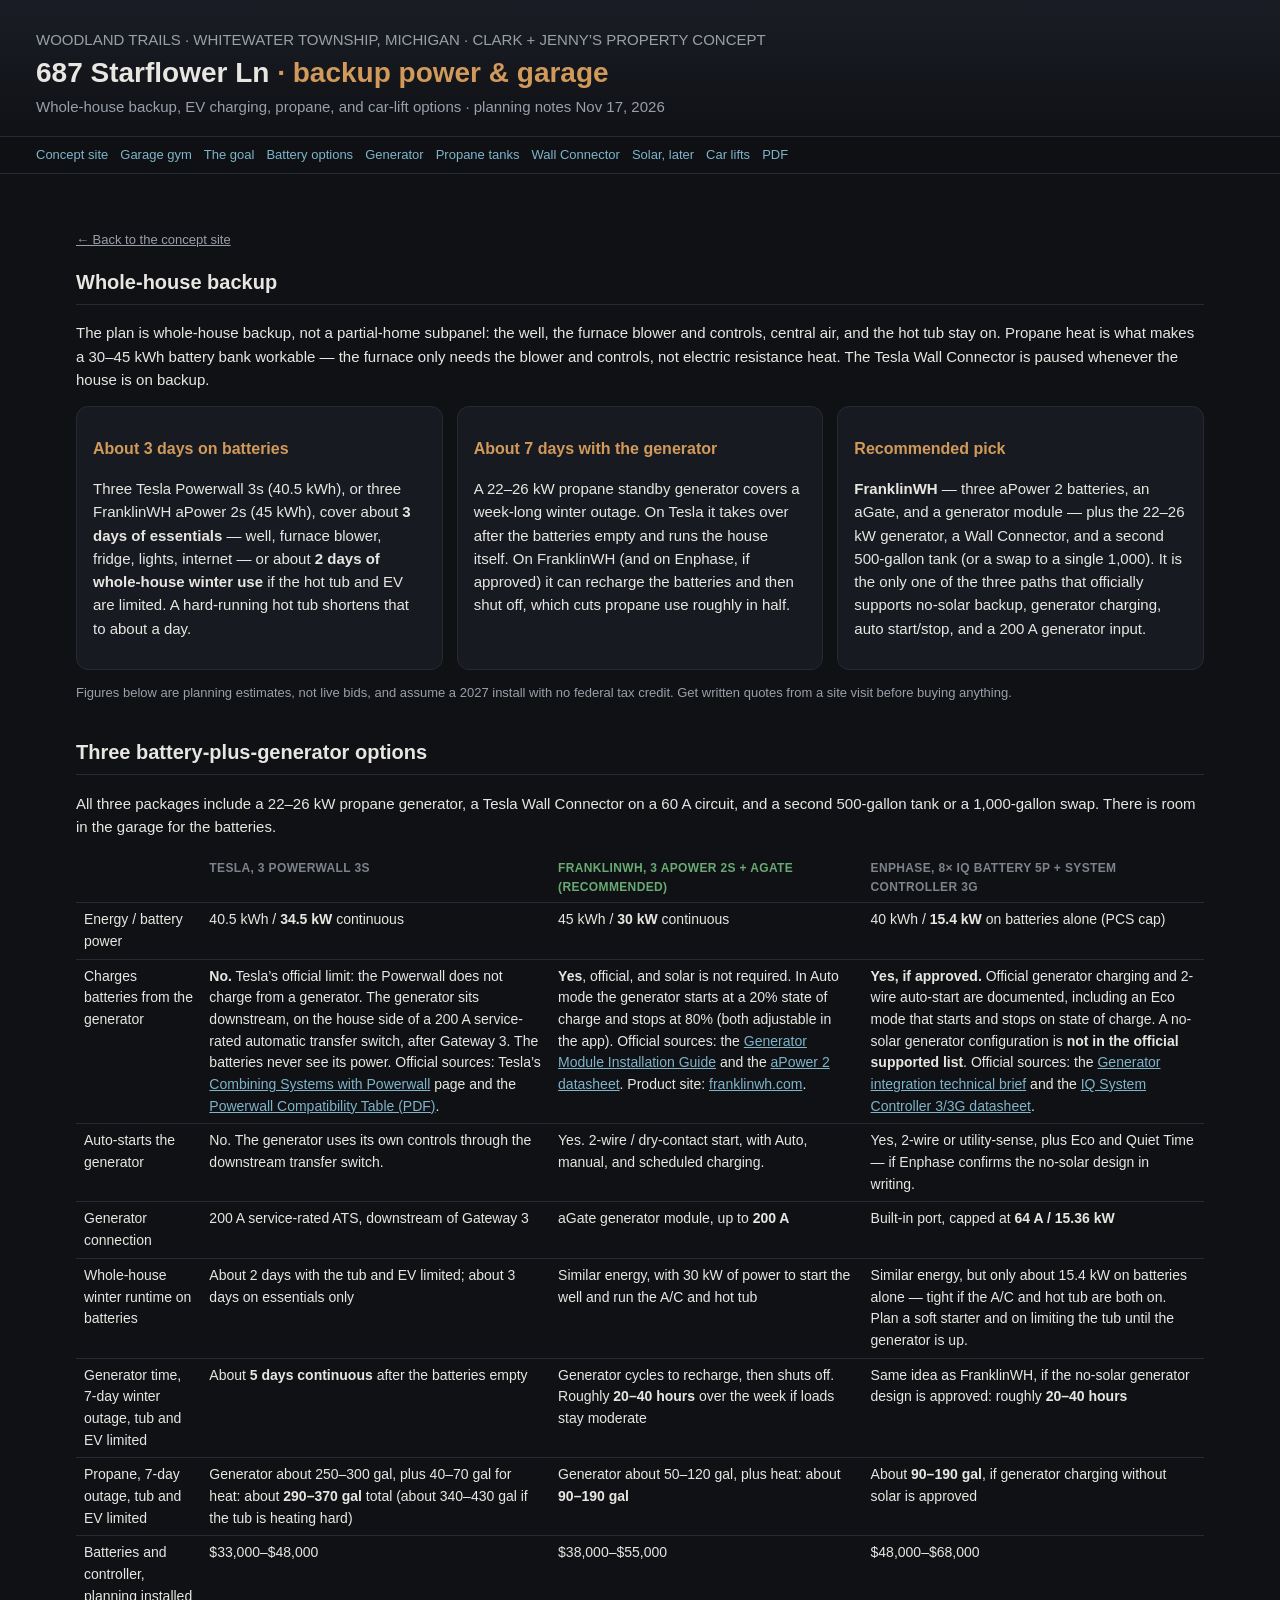
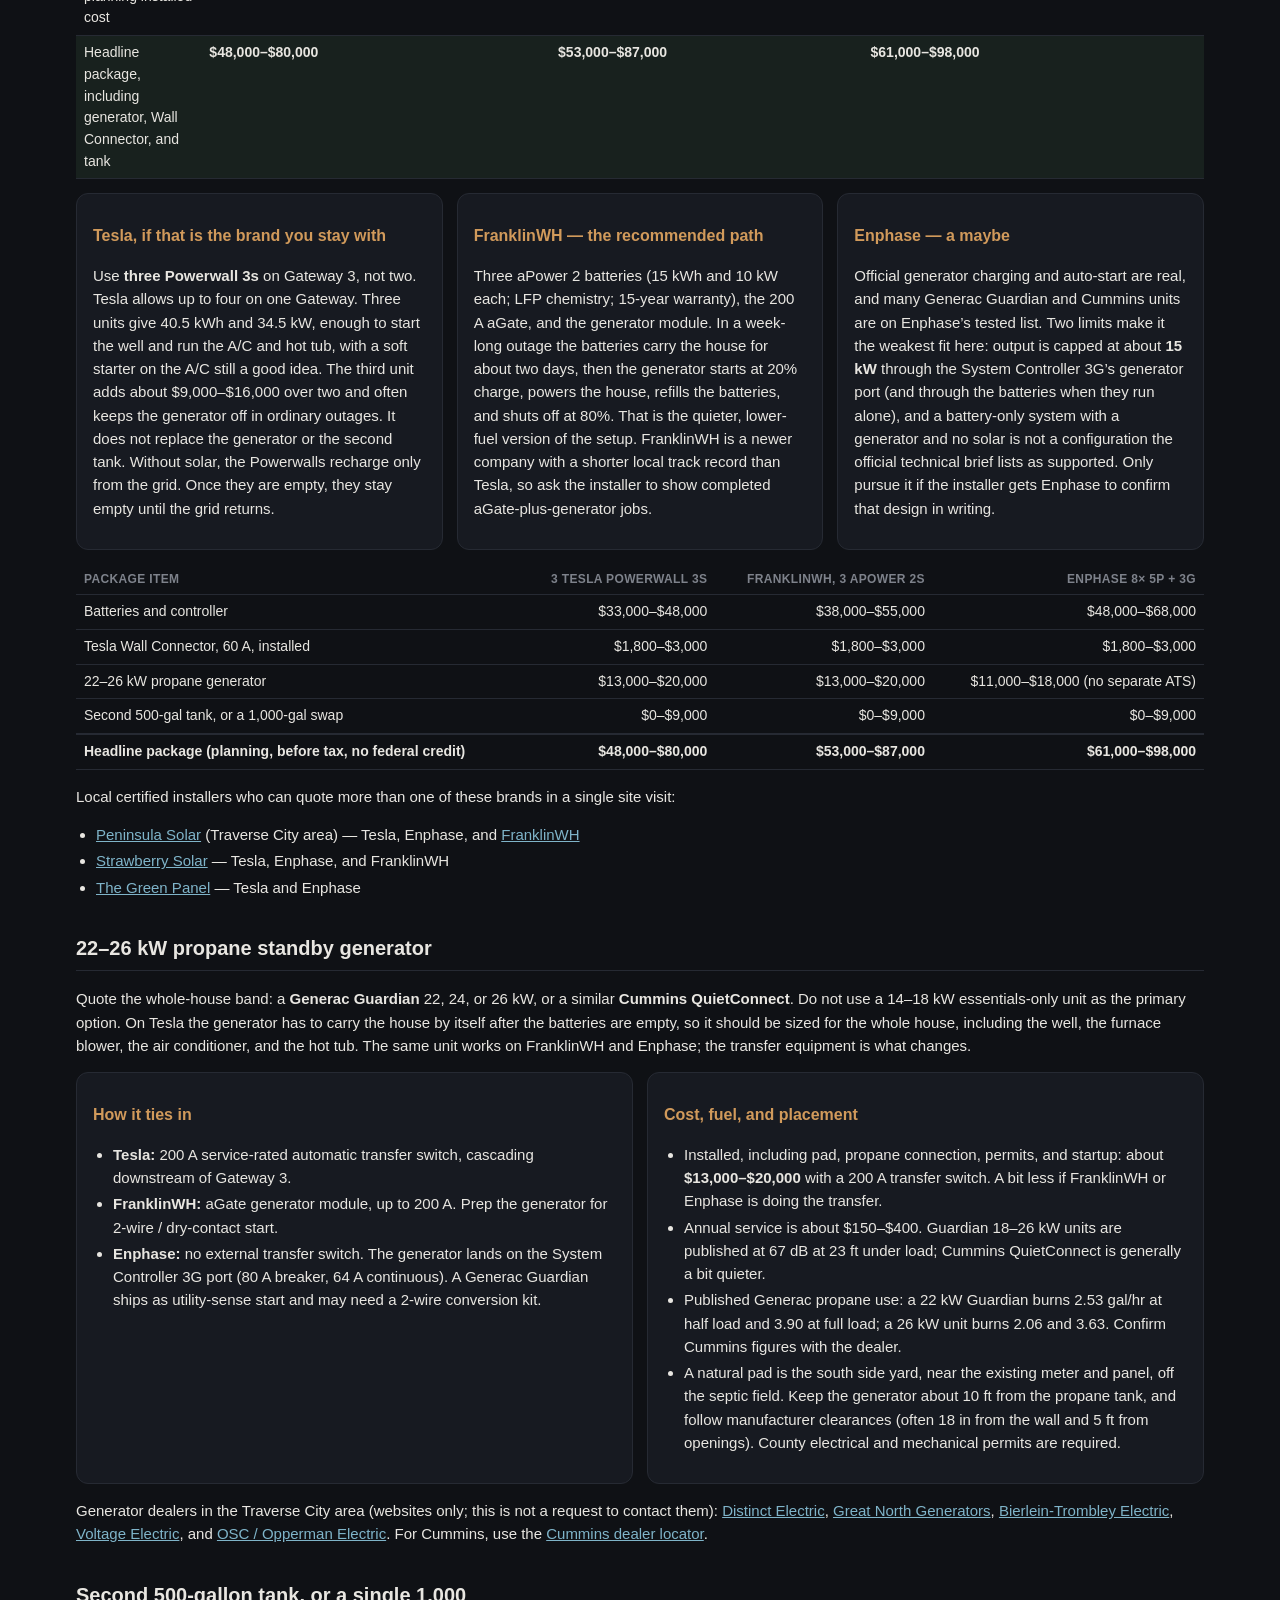
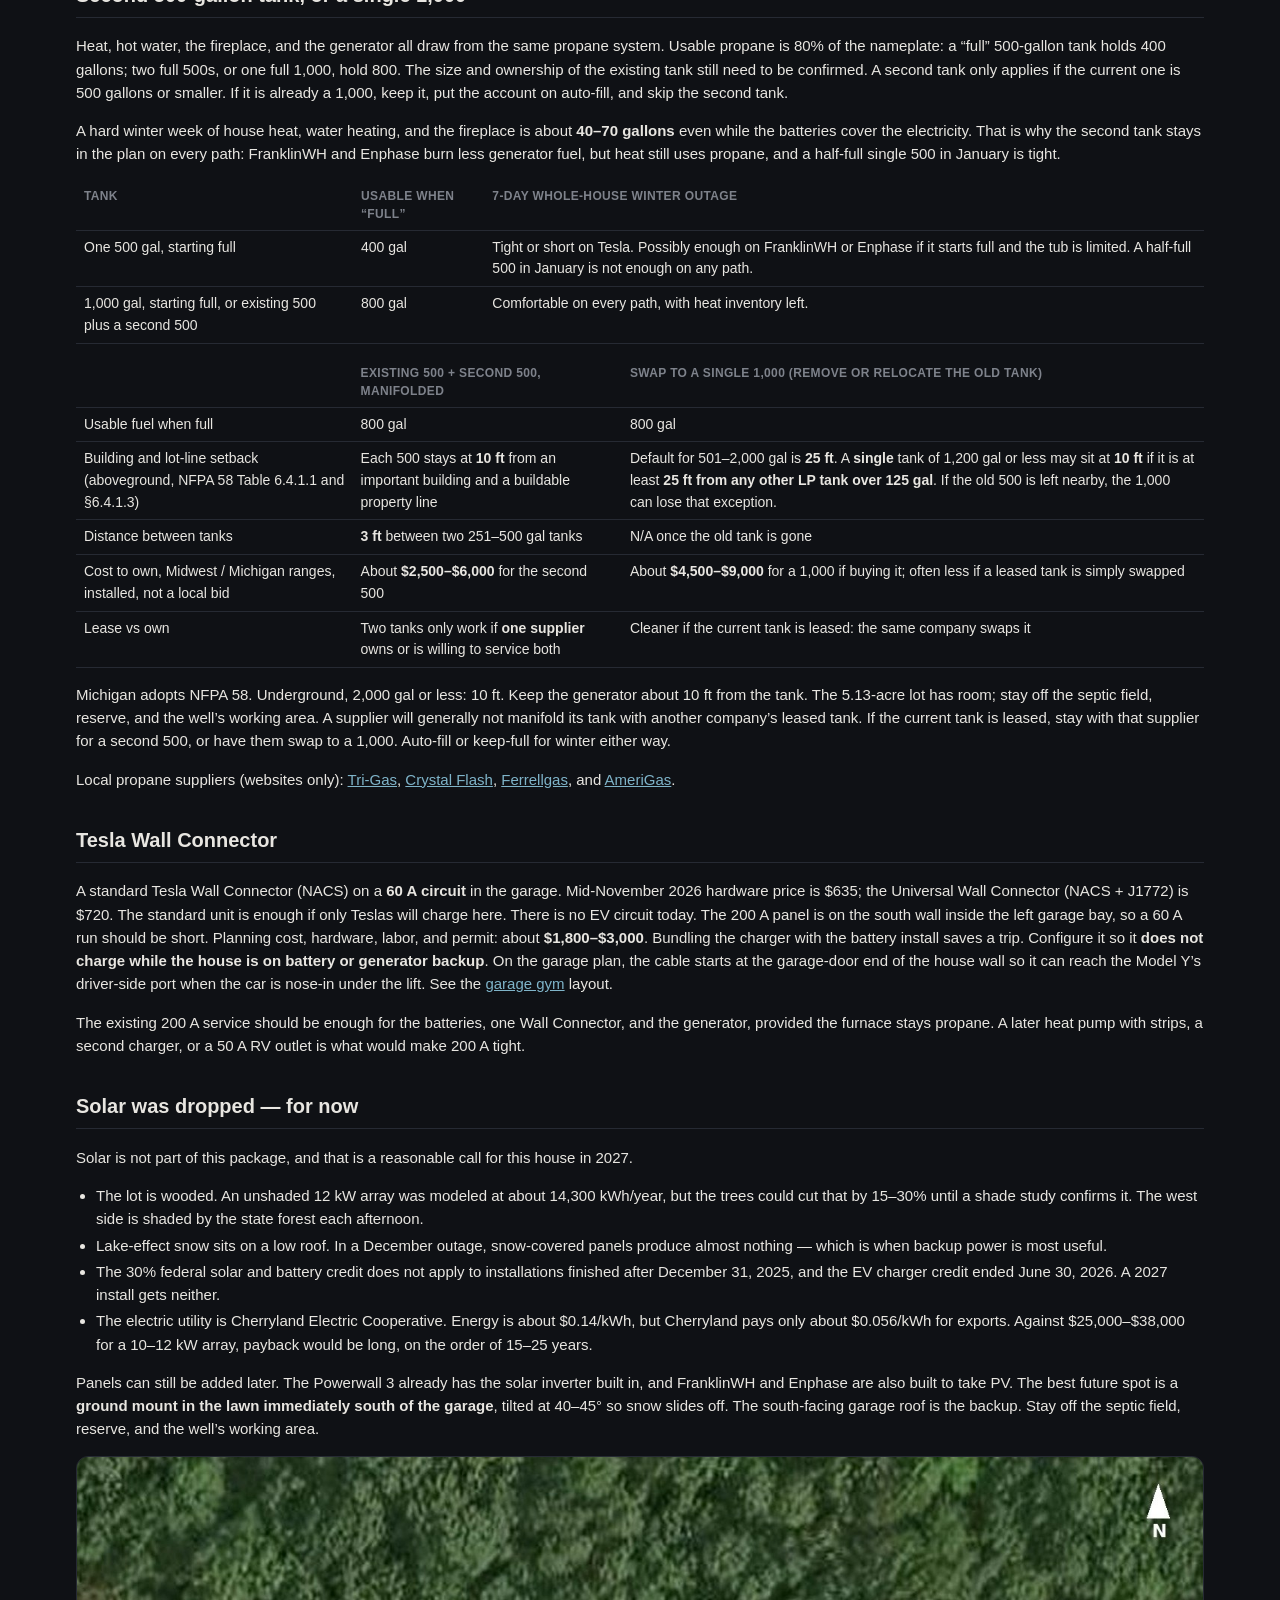
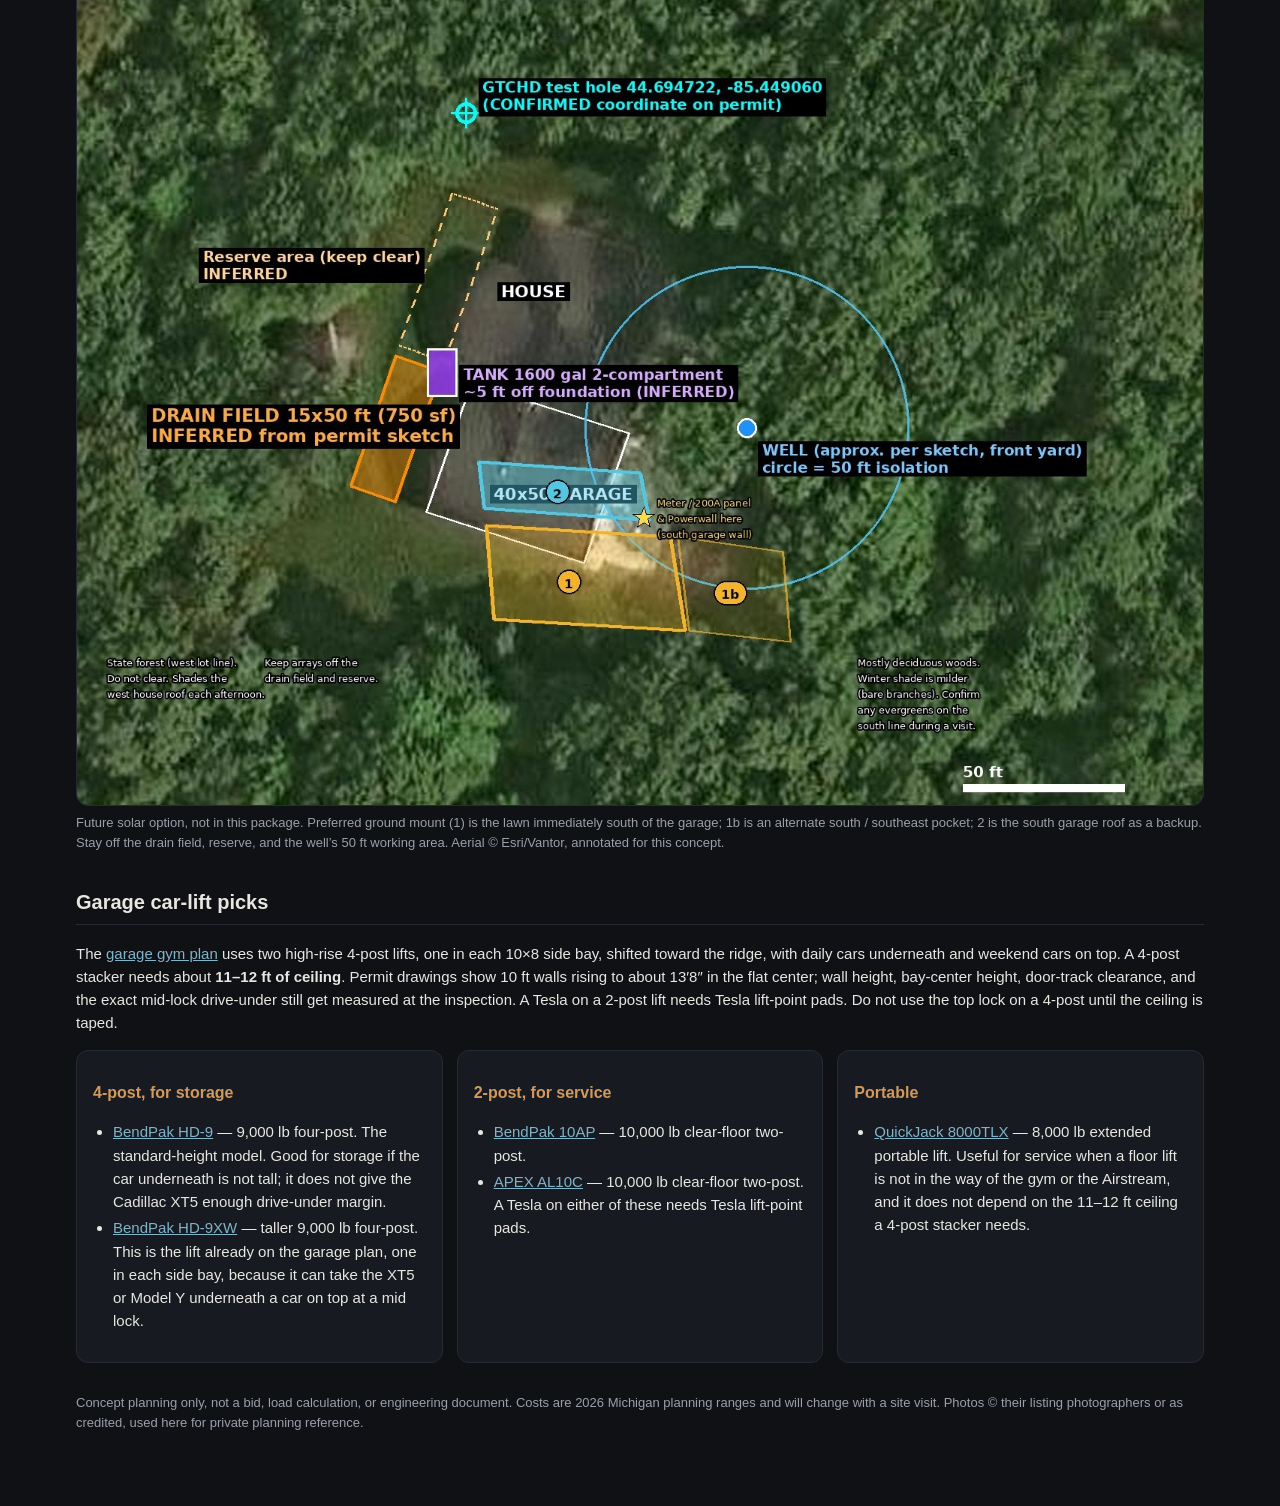
==== backup-power.html @ 874c063d "Update 687 Starflower concept site 2026-11-17 20:27 EST" ====
<!DOCTYPE html><html lang="en"><head><meta charset="utf-8"/><meta name="viewport" content="width=device-width,initial-scale=1"/>
<title>Backup power &amp; garage · 687 Starflower Ln</title><meta name="robots" content="noindex"><style>
:root{--bg:#0f1115;--panel:#171a21;--line:#262a33;--text:#e8e6e1;--muted:#9a9fa9;--accent:#d19a5b;--accent2:#7fb4c9;--ok:#7fd18a;--bad:#e08a8a}
*{box-sizing:border-box}body{margin:0;background:var(--bg);color:var(--text);font:15px/1.55 -apple-system,"Segoe UI",Inter,Roboto,sans-serif}
header{padding:28px 36px 18px;border-bottom:1px solid var(--line);background:linear-gradient(180deg,#1a1d25,#0f1115)}
h1{margin:0;font-size:28px}h1 span{color:var(--accent)}.sub{color:var(--muted)}
nav{position:sticky;top:0;z-index:3;background:rgba(15,17,21,.95);border-bottom:1px solid var(--line);padding:8px 36px;display:flex;flex-wrap:wrap;gap:12px;font-size:13px}
a{color:var(--accent2)}nav a{text-decoration:none}
main{max-width:1200px;margin:0 auto;padding:10px 36px 60px}
section{margin-top:34px}h2{font-size:20px;border-bottom:1px solid var(--line);padding-bottom:6px}h3{font-size:16px;margin-bottom:4px;color:var(--accent)}
.grid{display:grid;grid-template-columns:repeat(auto-fit,minmax(260px,1fr));gap:14px}
.card{background:var(--panel);border:1px solid var(--line);border-radius:12px;padding:14px 16px}
table{border-collapse:collapse;width:100%;font-size:14px}td,th{border-bottom:1px solid var(--line);padding:6px 8px;text-align:left;vertical-align:top}th{color:var(--muted);font-size:12px;text-transform:uppercase;letter-spacing:.05em}
.tag{display:inline-block;font-size:11px;padding:0 7px;border-radius:9px;border:1px solid;margin-left:4px;white-space:nowrap}
.S{color:var(--ok);border-color:var(--ok)}.I{color:#e0c36a;border-color:#e0c36a}.U{color:var(--bad);border-color:var(--bad)}.C{color:#b9a3e6;border-color:#b9a3e6}
.hero{display:grid;grid-template-columns:2fr 1fr;gap:14px;margin-top:18px}.hero img{width:100%;border-radius:12px;border:1px solid var(--line)}
.cta{display:inline-block;background:var(--accent);color:#1a1207;font-weight:700;padding:10px 16px;border-radius:10px;text-decoration:none;margin:6px 8px 0 0}
.gal{display:grid;grid-template-columns:repeat(auto-fill,minmax(170px,1fr));gap:8px}.gal figure{margin:0}.gal img{width:100%;aspect-ratio:3/2;object-fit:cover;border-radius:8px;border:1px solid var(--line)}
.gal figcaption{font-size:11.5px;color:var(--muted)}.gal a{text-decoration:none}
.key{grid-template-columns:repeat(auto-fill,minmax(260px,1fr))}
.warn{border-left:3px solid var(--accent);background:#1f1a12;padding:8px 12px;border-radius:6px}
ul{padding-left:20px}li{margin:3px 0}.muted{color:var(--muted);font-size:13px}
.pc{display:grid;grid-template-columns:1fr 1fr;gap:14px}@media(max-width:800px){.hero,.pc{grid-template-columns:1fr}}

.hero{grid-template-columns:1.5fr 1fr}.rendergrid{display:grid;grid-template-columns:repeat(auto-fit,minmax(350px,1fr));gap:18px}.rendergrid img{width:100%;border-radius:12px}figure{margin:0}figcaption{color:var(--muted);font-size:13px}iframe{width:100%;height:640px;border:1px solid var(--line);border-radius:12px} @media(max-width:700px){header,nav{padding:18px}main{padding:10px 18px}.hero{grid-template-columns:1fr}.rendergrid{grid-template-columns:1fr}}.fig2{display:grid;grid-template-columns:1fr 1fr;gap:14px}.fig2 img,.full img{width:100%;border-radius:12px;border:1px solid var(--line)}
.full{margin:12px 0}.pill{display:inline-block;background:#232733;border:1px solid var(--line);border-radius:999px;padding:2px 10px;margin:2px;font-size:12.5px}
.ok{color:var(--ok)}.tight{color:#e0c36a}.no{color:var(--bad)}
.gal-sec{margin:18px 0 8px;font-size:15px}
table.costs{width:100%;border-collapse:collapse;font-size:14px}table.costs th,table.costs td{border-bottom:1px solid var(--line);padding:6px 8px;text-align:left;vertical-align:top}table.costs th{font-size:12px;text-transform:uppercase;letter-spacing:.03em;opacity:.8}table.costs td.num,table.costs th.num{text-align:right;white-space:nowrap}
table.costs tfoot td{font-weight:700;border-top:2px solid var(--line)}
.ba{margin:0}
.ba-frame{position:relative;overflow:hidden;border-radius:12px;border:1px solid var(--line);user-select:none;touch-action:none;cursor:ew-resize;background:#111}
.ba-frame img{display:block;width:100%;height:auto;margin:0;border:0;border-radius:0;pointer-events:none;-webkit-user-drag:none}
.ba-after-wrap{position:absolute;left:0;top:0;bottom:0;width:100%;overflow:hidden}
.ba-handle{position:absolute;top:0;bottom:0;left:100%;width:2px;background:#fff;transform:translateX(-1px);pointer-events:none;box-shadow:0 0 0 1px rgba(0,0,0,.25)}
.ba-handle:after{content:"";position:absolute;top:50%;left:50%;width:28px;height:28px;margin:-14px 0 0 -14px;border-radius:50%;background:#fff;box-shadow:0 1px 6px rgba(0,0,0,.35);background-image:linear-gradient(#333,#333),linear-gradient(#333,#333);background-size:2px 10px,10px 2px;background-position:center;background-repeat:no-repeat}
.ba-range{position:absolute;left:0;right:0;bottom:0;width:100%;margin:0;opacity:0;height:44px;cursor:ew-resize}
.ba-hint{position:absolute;left:10px;bottom:10px;background:rgba(0,0,0,.55);color:#fff;font-size:11px;padding:3px 8px;border-radius:999px;pointer-events:none;letter-spacing:.02em}
@media(max-width:800px){.fig2{grid-template-columns:1fr}}
@media print{nav,iframe,.noprint,.ba-range,.ba-handle,.ba-hint{display:none!important}body{background:#fff;color:#111}header{background:#fff}.card{background:#fafafa;border-color:#ddd}a{color:#1d5f80}
 section{break-inside:auto}figure,img,.card,table{break-inside:avoid}h2{break-after:avoid}.gal{grid-template-columns:repeat(2,1fr)!important}.printonly{display:block!important}main{max-width:none}
 #sauna .grid,#sauna .fig2,#garage .fig2,#office .fig2{grid-template-columns:1fr!important}
 .ba-after-wrap{width:100%!important}}
.printonly{display:none}
@media print{
  header{padding:10px 20px !important;margin:0 !important;break-after:avoid;page-break-after:avoid}
  header h1{font-size:22px;margin:4px 0}
  .hero{break-inside:avoid;page-break-before:avoid;margin-top:8px}
  .cta{display:none !important}
}
@media print{
  nav{position:static !important;display:none !important}
  .hero{display:grid !important;grid-template-columns:1.4fr 1fr !important;gap:12px !important;break-inside:auto;page-break-before:avoid;margin-top:8px}
  .hero img{max-height:3.4in;object-fit:cover;width:100%}
}

/* Full-screen before/after gallery */
.ba{position:relative}
.ba-expand{position:absolute;top:10px;right:10px;z-index:4;border:0;border-radius:999px;background:rgba(0,0,0,.55);color:#fff;font-size:14px;padding:6px 10px;cursor:pointer;line-height:1}
.ba-expand:hover,.ba-expand:focus{background:rgba(0,0,0,.8)}
.ba-frame{cursor:ew-resize}
.lb{position:fixed;inset:0;z-index:8000;background:rgba(8,10,14,.94);display:flex;flex-direction:column;align-items:center;justify-content:center;padding:56px 56px 72px;touch-action:none}
.lb[hidden]{display:none!important}
.lb-stage{position:relative;width:min(1400px,100%);max-height:100%;display:flex;align-items:center;justify-content:center}
.lb-stage .ba-frame{width:100%;max-height:calc(100vh - 140px);border-radius:8px;background:#111}
.lb-stage .ba-frame img{width:100%;height:auto;max-height:calc(100vh - 140px);object-fit:contain}
.lb-stage .ba-after{max-height:calc(100vh - 140px);object-fit:contain}
.lb-bar{position:absolute;left:0;right:0;bottom:0;display:flex;align-items:center;justify-content:space-between;gap:16px;padding:14px 20px;color:#fff;font-size:15px;background:linear-gradient(transparent,rgba(0,0,0,.65))}
.lb-count{opacity:.85;white-space:nowrap}
.lb-cap{min-width:0}
.lb-x,.lb-prev,.lb-next{position:absolute;border:0;background:rgba(255,255,255,.12);color:#fff;cursor:pointer;border-radius:999px;z-index:2}
.lb-x{top:12px;right:12px;width:44px;height:44px;font-size:28px;line-height:44px}
.lb-prev,.lb-next{top:50%;transform:translateY(-50%);width:48px;height:48px;font-size:32px;line-height:48px}
.lb-prev{left:10px}
.lb-next{right:10px}
.lb-x:hover,.lb-prev:hover,.lb-next:hover,.lb-x:focus,.lb-prev:focus,.lb-next:focus{background:rgba(255,255,255,.28)}
body.lb-on{overflow:hidden}
@media(max-width:700px){
  .lb{padding:48px 8px 64px}
  .lb-prev,.lb-next{width:40px;height:40px;font-size:26px}
}

@media print{
  .lb,.ba-expand,.ba-before,.listing-only,.ba-range,.ba-handle,.ba-hint{display:none!important}
  .ba-after-wrap{position:static!important;width:100%!important;height:auto!important;overflow:visible!important;inset:auto!important}
  .ba-after{width:100%!important;height:auto!important;max-height:none!important}
  .ba-frame{border:0!important;overflow:visible!important;background:transparent!important}
}

.table-wrap{overflow-x:auto;margin:14px 0}
table.costs.wide{min-width:720px}
tr.rec td{background:rgba(127,209,138,.08)}
.note{border-left:3px solid var(--accent);background:#1f1a12;padding:8px 12px;border-radius:6px;margin:12px 0}
</style></head><body>
<header><div class="sub">WOODLAND TRAILS · WHITEWATER TOWNSHIP, MICHIGAN · CLARK + JENNY’S PROPERTY CONCEPT</div>
<h1>687 Starflower Ln <span>· backup power &amp; garage</span></h1>
<div class="sub">Whole-house backup, EV charging, propane, and car-lift options · planning notes Nov 17, 2026</div></header>
<nav><a href="index.html">Concept site</a><a href="index.html#garage">Garage gym</a><a href="#goal">The goal</a><a href="#compare">Battery options</a><a href="#generator">Generator</a><a href="#propane">Propane tanks</a><a href="#charger">Wall Connector</a><a href="#solar">Solar, later</a><a href="#lifts">Car lifts</a><a href="687-Starflower-Concept.pdf">PDF</a></nav>
<main>
<section id="goal">
<p><a class="back" href="index.html" style="display:inline-block;margin:12px 8px 0 0;font-size:13px;color:var(--muted)">← Back to the concept site</a></p>
<h2>Whole-house backup</h2>
<p>The plan is whole-house backup, not a partial-home subpanel: the well, the furnace blower and controls, central air, and the hot tub stay on. Propane heat is what makes a 30–45 kWh battery bank workable — the furnace only needs the blower and controls, not electric resistance heat. The Tesla Wall Connector is paused whenever the house is on backup.</p>
<div class="grid">
<div class="card"><h3>About 3 days on batteries</h3><p>Three Tesla Powerwall 3s (40.5 kWh), or three FranklinWH aPower 2s (45 kWh), cover about <b>3 days of essentials</b> — well, furnace blower, fridge, lights, internet — or about <b>2 days of whole-house winter use</b> if the hot tub and EV are limited. A hard-running hot tub shortens that to about a day.</p></div>
<div class="card"><h3>About 7 days with the generator</h3><p>A 22–26 kW propane standby generator covers a week-long winter outage. On Tesla it takes over after the batteries empty and runs the house itself. On FranklinWH (and on Enphase, if approved) it can recharge the batteries and then shut off, which cuts propane use roughly in half.</p></div>
<div class="card"><h3>Recommended pick</h3><p><b>FranklinWH</b> — three aPower 2 batteries, an aGate, and a generator module — plus the 22–26 kW generator, a Wall Connector, and a second 500-gallon tank (or a swap to a single 1,000). It is the only one of the three paths that officially supports no-solar backup, generator charging, auto start/stop, and a 200 A generator input.</p></div>
</div>
<p class="muted">Figures below are planning estimates, not live bids, and assume a 2027 install with no federal tax credit. Get written quotes from a site visit before buying anything.</p>
</section>

<section id="compare">
<h2>Three battery-plus-generator options</h2>
<p>All three packages include a 22–26 kW propane generator, a Tesla Wall Connector on a 60 A circuit, and a second 500-gallon tank or a 1,000-gallon swap. There is room in the garage for the batteries.</p>
<div class="table-wrap">
<table class="costs wide">
<thead>
<tr><th></th><th>Tesla, 3 Powerwall 3s</th><th class="ok">FranklinWH, 3 aPower 2s + aGate (recommended)</th><th>Enphase, 8× IQ Battery 5P + System Controller 3G</th></tr>
</thead>
<tbody>
<tr><td>Energy / battery power</td><td>40.5 kWh / <b>34.5 kW</b> continuous</td><td>45 kWh / <b>30 kW</b> continuous</td><td>40 kWh / <b>15.4 kW</b> on batteries alone (PCS cap)</td></tr>
<tr><td>Charges batteries from the generator</td><td><b>No.</b> Tesla’s official limit: the Powerwall does not charge from a generator. The generator sits downstream, on the house side of a 200 A service-rated automatic transfer switch, after Gateway 3. The batteries never see its power. Official sources: Tesla’s <a href="https://www.tesla.com/support/energy/powerwall/learn/combining-systems">Combining Systems with Powerwall</a> page and the <a href="https://energylibrary.tesla.com/docs/Public/EnergyStorage/Powerwall/General/Compatibility/en-us/Powerwall-Compatibility-Table-EN.pdf">Powerwall Compatibility Table (PDF)</a>.</td><td><b>Yes</b>, official, and solar is not required. In Auto mode the generator starts at a 20% state of charge and stops at 80% (both adjustable in the app). Official sources: the <a href="https://www.franklinwh.com/document/download/generator-module-installation-guide-sku-accy-genv2-us">Generator Module Installation Guide</a> and the <a href="https://www.franklinwh.com/document/apower-2-datasheet">aPower 2 datasheet</a>. Product site: <a href="https://www.franklinwh.com/">franklinwh.com</a>.</td><td><b>Yes, if approved.</b> Official generator charging and 2-wire auto-start are documented, including an Eco mode that starts and stops on state of charge. A no-solar generator configuration is <b>not in the official supported list</b>. Official sources: the <a href="https://enphase.com/download/generator-integration-enphase-energy-system-tech-brief">Generator integration technical brief</a> and the <a href="https://enphase.com/download/iq-system-controller-3-data-sheet">IQ System Controller 3/3G datasheet</a>.</td></tr>
<tr><td>Auto-starts the generator</td><td>No. The generator uses its own controls through the downstream transfer switch.</td><td>Yes. 2-wire / dry-contact start, with Auto, manual, and scheduled charging.</td><td>Yes, 2-wire or utility-sense, plus Eco and Quiet Time — if Enphase confirms the no-solar design in writing.</td></tr>
<tr><td>Generator connection</td><td>200 A service-rated ATS, downstream of Gateway 3</td><td>aGate generator module, up to <b>200 A</b></td><td>Built-in port, capped at <b>64 A / 15.36 kW</b></td></tr>
<tr><td>Whole-house winter runtime on batteries</td><td>About 2 days with the tub and EV limited; about 3 days on essentials only</td><td>Similar energy, with 30 kW of power to start the well and run the A/C and hot tub</td><td>Similar energy, but only about 15.4 kW on batteries alone — tight if the A/C and hot tub are both on. Plan a soft starter and on limiting the tub until the generator is up.</td></tr>
<tr><td>Generator time, 7-day winter outage, tub and EV limited</td><td>About <b>5 days continuous</b> after the batteries empty</td><td>Generator cycles to recharge, then shuts off. Roughly <b>20–40 hours</b> over the week if loads stay moderate</td><td>Same idea as FranklinWH, if the no-solar generator design is approved: roughly <b>20–40 hours</b></td></tr>
<tr><td>Propane, 7-day outage, tub and EV limited</td><td>Generator about 250–300 gal, plus 40–70 gal for heat: about <b>290–370 gal</b> total (about 340–430 gal if the tub is heating hard)</td><td>Generator about 50–120 gal, plus heat: about <b>90–190 gal</b></td><td>About <b>90–190 gal</b>, if generator charging without solar is approved</td></tr>
<tr><td>Batteries and controller, planning installed cost</td><td>$33,000–$48,000</td><td>$38,000–$55,000</td><td>$48,000–$68,000</td></tr>
<tr class="rec"><td>Headline package, including generator, Wall Connector, and tank</td><td><b>$48,000–$80,000</b></td><td><b>$53,000–$87,000</b></td><td><b>$61,000–$98,000</b></td></tr>
</tbody>
</table>
</div>

<div class="grid">
<div class="card"><h3>Tesla, if that is the brand you stay with</h3>
<p>Use <b>three Powerwall 3s</b> on Gateway 3, not two. Tesla allows up to four on one Gateway. Three units give 40.5 kWh and 34.5 kW, enough to start the well and run the A/C and hot tub, with a soft starter on the A/C still a good idea. The third unit adds about $9,000–$16,000 over two and often keeps the generator off in ordinary outages. It does not replace the generator or the second tank. Without solar, the Powerwalls recharge only from the grid. Once they are empty, they stay empty until the grid returns.</p></div>
<div class="card"><h3>FranklinWH — the recommended path</h3>
<p>Three aPower 2 batteries (15 kWh and 10 kW each; LFP chemistry; 15-year warranty), the 200 A aGate, and the generator module. In a week-long outage the batteries carry the house for about two days, then the generator starts at 20% charge, powers the house, refills the batteries, and shuts off at 80%. That is the quieter, lower-fuel version of the setup. FranklinWH is a newer company with a shorter local track record than Tesla, so ask the installer to show completed aGate-plus-generator jobs.</p></div>
<div class="card"><h3>Enphase — a maybe</h3>
<p>Official generator charging and auto-start are real, and many Generac Guardian and Cummins units are on Enphase’s tested list. Two limits make it the weakest fit here: output is capped at about <b>15 kW</b> through the System Controller 3G’s generator port (and through the batteries when they run alone), and a battery-only system with a generator and no solar is not a configuration the official technical brief lists as supported. Only pursue it if the installer gets Enphase to confirm that design in writing.</p></div>
</div>

<div class="table-wrap">
<table class="costs wide">
<thead><tr><th>Package item</th><th class="num">3 Tesla Powerwall 3s</th><th class="num">FranklinWH, 3 aPower 2s</th><th class="num">Enphase 8× 5P + 3G</th></tr></thead>
<tbody>
<tr><td>Batteries and controller</td><td class="num">$33,000–$48,000</td><td class="num">$38,000–$55,000</td><td class="num">$48,000–$68,000</td></tr>
<tr><td>Tesla Wall Connector, 60 A, installed</td><td class="num">$1,800–$3,000</td><td class="num">$1,800–$3,000</td><td class="num">$1,800–$3,000</td></tr>
<tr><td>22–26 kW propane generator</td><td class="num">$13,000–$20,000</td><td class="num">$13,000–$20,000</td><td class="num">$11,000–$18,000 (no separate ATS)</td></tr>
<tr><td>Second 500-gal tank, or a 1,000-gal swap</td><td class="num">$0–$9,000</td><td class="num">$0–$9,000</td><td class="num">$0–$9,000</td></tr>
</tbody>
<tfoot><tr><td>Headline package (planning, before tax, no federal credit)</td><td class="num">$48,000–$80,000</td><td class="num">$53,000–$87,000</td><td class="num">$61,000–$98,000</td></tr></tfoot>
</table>
</div>

<p>Local certified installers who can quote more than one of these brands in a single site visit:</p>
<ul>
<li><a href="https://peninsula-solar.com/">Peninsula Solar</a> (Traverse City area) — Tesla, Enphase, and <a href="https://peninsula-solar.com/franklinwh/">FranklinWH</a></li>
<li><a href="https://www.strawberrysolar.com/services/franklinwh-installation/">Strawberry Solar</a> — Tesla, Enphase, and FranklinWH</li>
<li><a href="https://www.thegreenpanel.com/">The Green Panel</a> — Tesla and Enphase</li>
</ul>
</section>

<section id="generator">
<h2>22–26 kW propane standby generator</h2>
<p>Quote the whole-house band: a <b>Generac Guardian</b> 22, 24, or 26 kW, or a similar <b>Cummins QuietConnect</b>. Do not use a 14–18 kW essentials-only unit as the primary option. On Tesla the generator has to carry the house by itself after the batteries are empty, so it should be sized for the whole house, including the well, the furnace blower, the air conditioner, and the hot tub. The same unit works on FranklinWH and Enphase; the transfer equipment is what changes.</p>
<div class="grid">
<div class="card"><h3>How it ties in</h3>
<ul>
<li><b>Tesla:</b> 200 A service-rated automatic transfer switch, cascading downstream of Gateway 3.</li>
<li><b>FranklinWH:</b> aGate generator module, up to 200 A. Prep the generator for 2-wire / dry-contact start.</li>
<li><b>Enphase:</b> no external transfer switch. The generator lands on the System Controller 3G port (80 A breaker, 64 A continuous). A Generac Guardian ships as utility-sense start and may need a 2-wire conversion kit.</li>
</ul></div>
<div class="card"><h3>Cost, fuel, and placement</h3>
<ul>
<li>Installed, including pad, propane connection, permits, and startup: about <b>$13,000–$20,000</b> with a 200 A transfer switch. A bit less if FranklinWH or Enphase is doing the transfer.</li>
<li>Annual service is about $150–$400. Guardian 18–26 kW units are published at 67 dB at 23 ft under load; Cummins QuietConnect is generally a bit quieter.</li>
<li>Published Generac propane use: a 22 kW Guardian burns 2.53 gal/hr at half load and 3.90 at full load; a 26 kW unit burns 2.06 and 3.63. Confirm Cummins figures with the dealer.</li>
<li>A natural pad is the south side yard, near the existing meter and panel, off the septic field. Keep the generator about 10 ft from the propane tank, and follow manufacturer clearances (often 18 in from the wall and 5 ft from openings). County electrical and mechanical permits are required.</li>
</ul></div>
</div>
<p>Generator dealers in the Traverse City area (websites only; this is not a request to contact them): <a href="https://distinctelectrictc.com/generators/">Distinct Electric</a>, <a href="https://www.greatnorthgenerators.com/generators">Great North Generators</a>, <a href="https://bteelectric.com/generators/">Bierlein-Trombley Electric</a>, <a href="https://www.voltageelectriccompany.com/">Voltage Electric</a>, and <a href="https://www.oscelectric.com/generators">OSC / Opperman Electric</a>. For Cummins, use the <a href="https://www.cummins.com/en-na/na/generators/home-standby/find-a-dealer">Cummins dealer locator</a>.</p>
</section>

<section id="propane">
<h2>Second 500-gallon tank, or a single 1,000</h2>
<p>Heat, hot water, the fireplace, and the generator all draw from the same propane system. Usable propane is 80% of the nameplate: a “full” 500-gallon tank holds 400 gallons; two full 500s, or one full 1,000, hold 800. The size and ownership of the existing tank still need to be confirmed. A second tank only applies if the current one is 500 gallons or smaller. If it is already a 1,000, keep it, put the account on auto-fill, and skip the second tank.</p>
<p>A hard winter week of house heat, water heating, and the fireplace is about <b>40–70 gallons</b> even while the batteries cover the electricity. That is why the second tank stays in the plan on every path: FranklinWH and Enphase burn less generator fuel, but heat still uses propane, and a half-full single 500 in January is tight.</p>
<div class="table-wrap">
<table class="costs">
<thead><tr><th>Tank</th><th>Usable when “full”</th><th>7-day whole-house winter outage</th></tr></thead>
<tbody>
<tr><td>One 500 gal, starting full</td><td>400 gal</td><td>Tight or short on Tesla. Possibly enough on FranklinWH or Enphase if it starts full and the tub is limited. A half-full 500 in January is not enough on any path.</td></tr>
<tr><td>1,000 gal, starting full, or existing 500 plus a second 500</td><td>800 gal</td><td>Comfortable on every path, with heat inventory left.</td></tr>
</tbody>
</table>
</div>
<div class="table-wrap">
<table class="costs wide">
<thead><tr><th></th><th>Existing 500 + second 500, manifolded</th><th>Swap to a single 1,000 (remove or relocate the old tank)</th></tr></thead>
<tbody>
<tr><td>Usable fuel when full</td><td>800 gal</td><td>800 gal</td></tr>
<tr><td>Building and lot-line setback (aboveground, NFPA 58 Table 6.4.1.1 and §6.4.1.3)</td><td>Each 500 stays at <b>10 ft</b> from an important building and a buildable property line</td><td>Default for 501–2,000 gal is <b>25 ft</b>. A <b>single</b> tank of 1,200 gal or less may sit at <b>10 ft</b> if it is at least <b>25 ft from any other LP tank over 125 gal</b>. If the old 500 is left nearby, the 1,000 can lose that exception.</td></tr>
<tr><td>Distance between tanks</td><td><b>3 ft</b> between two 251–500 gal tanks</td><td>N/A once the old tank is gone</td></tr>
<tr><td>Cost to own, Midwest / Michigan ranges, installed, not a local bid</td><td>About <b>$2,500–$6,000</b> for the second 500</td><td>About <b>$4,500–$9,000</b> for a 1,000 if buying it; often less if a leased tank is simply swapped</td></tr>
<tr><td>Lease vs own</td><td>Two tanks only work if <b>one supplier</b> owns or is willing to service both</td><td>Cleaner if the current tank is leased: the same company swaps it</td></tr>
</tbody>
</table>
</div>
<p>Michigan adopts NFPA 58. Underground, 2,000 gal or less: 10 ft. Keep the generator about 10 ft from the tank. The 5.13-acre lot has room; stay off the septic field, reserve, and the well’s working area. A supplier will generally not manifold its tank with another company’s leased tank. If the current tank is leased, stay with that supplier for a second 500, or have them swap to a 1,000. Auto-fill or keep-full for winter either way.</p>
<p>Local propane suppliers (websites only): <a href="https://www.trigasco.com/">Tri-Gas</a>, <a href="https://crystalflash.com/locations/traverse-city/">Crystal Flash</a>, <a href="https://www.ferrellgas.com/propane-locations/mi/traverse-city/cass-rd/245540/">Ferrellgas</a>, and <a href="https://www.amerigas.com/locations/propane-offices/michigan/traverse-city/6101-east-traverse-hwy">AmeriGas</a>.</p>
</section>

<section id="charger">
<h2>Tesla Wall Connector</h2>
<p>A standard Tesla Wall Connector (NACS) on a <b>60 A circuit</b> in the garage. Mid-November 2026 hardware price is $635; the Universal Wall Connector (NACS + J1772) is $720. The standard unit is enough if only Teslas will charge here. There is no EV circuit today. The 200 A panel is on the south wall inside the left garage bay, so a 60 A run should be short. Planning cost, hardware, labor, and permit: about <b>$1,800–$3,000</b>. Bundling the charger with the battery install saves a trip. Configure it so it <b>does not charge while the house is on battery or generator backup</b>. On the garage plan, the cable starts at the garage-door end of the house wall so it can reach the Model Y’s driver-side port when the car is nose-in under the lift. See the <a href="index.html#garage">garage gym</a> layout.</p>
<p>The existing 200 A service should be enough for the batteries, one Wall Connector, and the generator, provided the furnace stays propane. A later heat pump with strips, a second charger, or a 50 A RV outlet is what would make 200 A tight.</p>
</section>

<section id="solar">
<h2>Solar was dropped — for now</h2>
<p>Solar is not part of this package, and that is a reasonable call for this house in 2027.</p>
<ul>
<li>The lot is wooded. An unshaded 12 kW array was modeled at about 14,300 kWh/year, but the trees could cut that by 15–30% until a shade study confirms it. The west side is shaded by the state forest each afternoon.</li>
<li>Lake-effect snow sits on a low roof. In a December outage, snow-covered panels produce almost nothing — which is when backup power is most useful.</li>
<li>The 30% federal solar and battery credit does not apply to installations finished after December 31, 2025, and the EV charger credit ended June 30, 2026. A 2027 install gets neither.</li>
<li>The electric utility is Cherryland Electric Cooperative. Energy is about $0.14/kWh, but Cherryland pays only about $0.056/kWh for exports. Against $25,000–$38,000 for a 10–12 kW array, payback would be long, on the order of 15–25 years.</li>
</ul>
<p>Panels can still be added later. The Powerwall 3 already has the solar inverter built in, and FranklinWH and Enphase are also built to take PV. The best future spot is a <b>ground mount in the lawn immediately south of the garage</b>, tilted at 40–45° so snow slides off. The south-facing garage roof is the backup. Stay off the septic field, reserve, and the well’s working area.</p>
<div class="full"><figure><a href="img/687-future-solar-siting.jpg"><img loading="lazy" src="img/687-future-solar-siting.jpg" alt="Aerial of 687 Starflower Ln showing a preferred ground-mount solar area south of the garage, an alternate lawn pocket, and the south garage roof as a backup"></a><figcaption>Future solar option, not in this package. Preferred ground mount (1) is the lawn immediately south of the garage; 1b is an alternate south / southeast pocket; 2 is the south garage roof as a backup. Stay off the drain field, reserve, and the well’s 50 ft working area. Aerial © Esri/Vantor, annotated for this concept.</figcaption></figure></div>
</section>

<section id="lifts">
<h2>Garage car-lift picks</h2>
<p>The <a href="index.html#garage">garage gym plan</a> uses two high-rise 4-post lifts, one in each 10×8 side bay, shifted toward the ridge, with daily cars underneath and weekend cars on top. A 4-post stacker needs about <b>11–12 ft of ceiling</b>. Permit drawings show 10 ft walls rising to about 13′8″ in the flat center; wall height, bay-center height, door-track clearance, and the exact mid-lock drive-under still get measured at the inspection. A Tesla on a 2-post lift needs Tesla lift-point pads. Do not use the top lock on a 4-post until the ceiling is taped.</p>
<div class="grid">
<div class="card"><h3>4-post, for storage</h3>
<ul>
<li><a href="https://www.maxjax.com/products/hd-9-four-post-lift-9000-lbs-capacity-5175861-bendpak">BendPak HD-9</a> — 9,000 lb four-post. The standard-height model. Good for storage if the car underneath is not tall; it does not give the Cadillac XT5 enough drive-under margin.</li>
<li><a href="https://www.maxjax.com/products/hd-9xw-four-post-lift-9000-lbs-capacity-5175863-bendpak">BendPak HD-9XW</a> — taller 9,000 lb four-post. This is the lift already on the garage plan, one in each side bay, because it can take the XT5 or Model Y underneath a car on top at a mid lock.</li>
</ul></div>
<div class="card"><h3>2-post, for service</h3>
<ul>
<li><a href="https://www.bendpak.com/car-lifts/two-post-lifts/10ap-two-post-lift-clearfloor-10000-pound-capacity-5175304-bendpak">BendPak 10AP</a> — 10,000 lb clear-floor two-post.</li>
<li><a href="https://www.maxjax.com/products/al10c-two-post-lift-10000-lbs-capacity-clearfloor-5176251-apex">APEX AL10C</a> — 10,000 lb clear-floor two-post. A Tesla on either of these needs Tesla lift-point pads.</li>
</ul></div>
<div class="card"><h3>Portable</h3>
<ul>
<li><a href="https://www.quickjack.com/car-lifts/portable-car-lifts/8000tlx-extended-portable-car-lift-8000-lbs-capacity-quickjack">QuickJack 8000TLX</a> — 8,000 lb extended portable lift. Useful for service when a floor lift is not in the way of the gym or the Airstream, and it does not depend on the 11–12 ft ceiling a 4-post stacker needs.</li>
</ul></div>
</div>
</section>

<p class="muted" style="margin-top:30px">Concept planning only, not a bid, load calculation, or engineering document. Costs are 2026 Michigan planning ranges and will change with a site visit. Photos © their listing photographers or as credited, used here for private planning reference.</p>
</main></body></html>
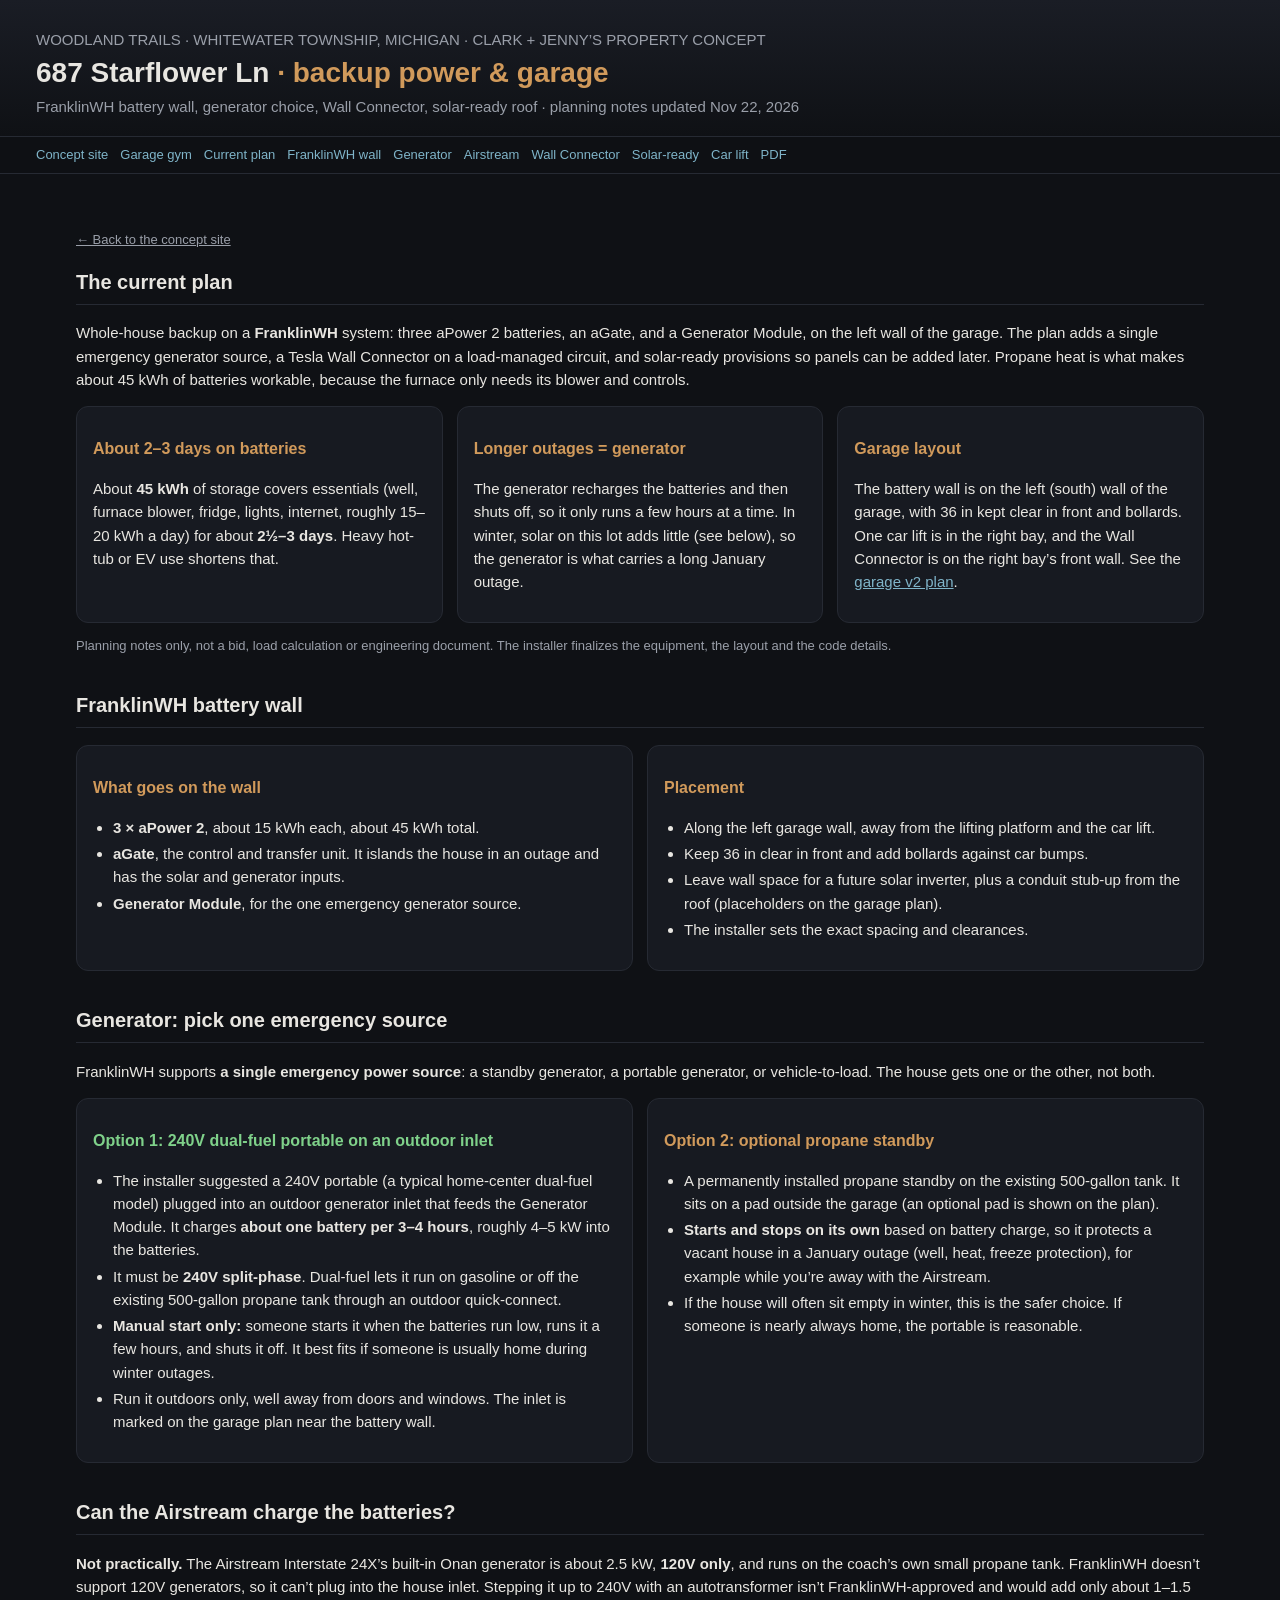
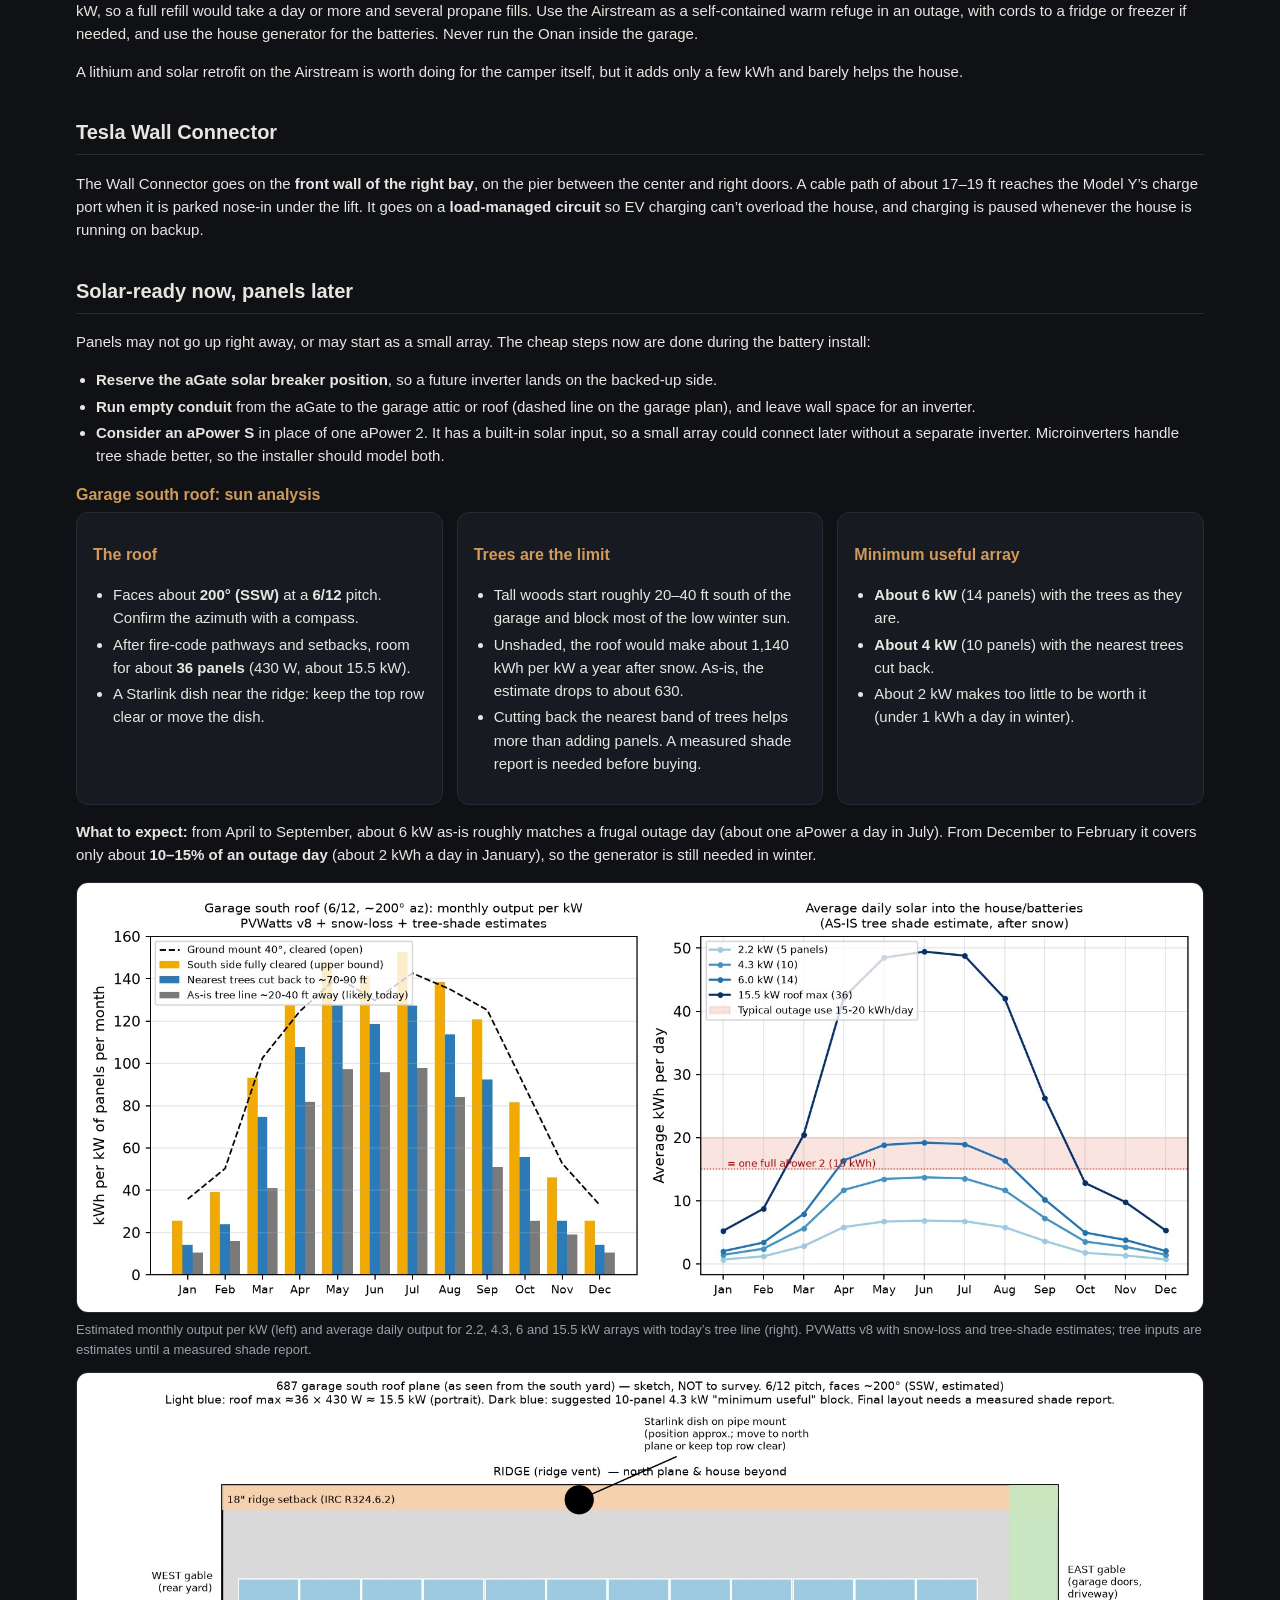
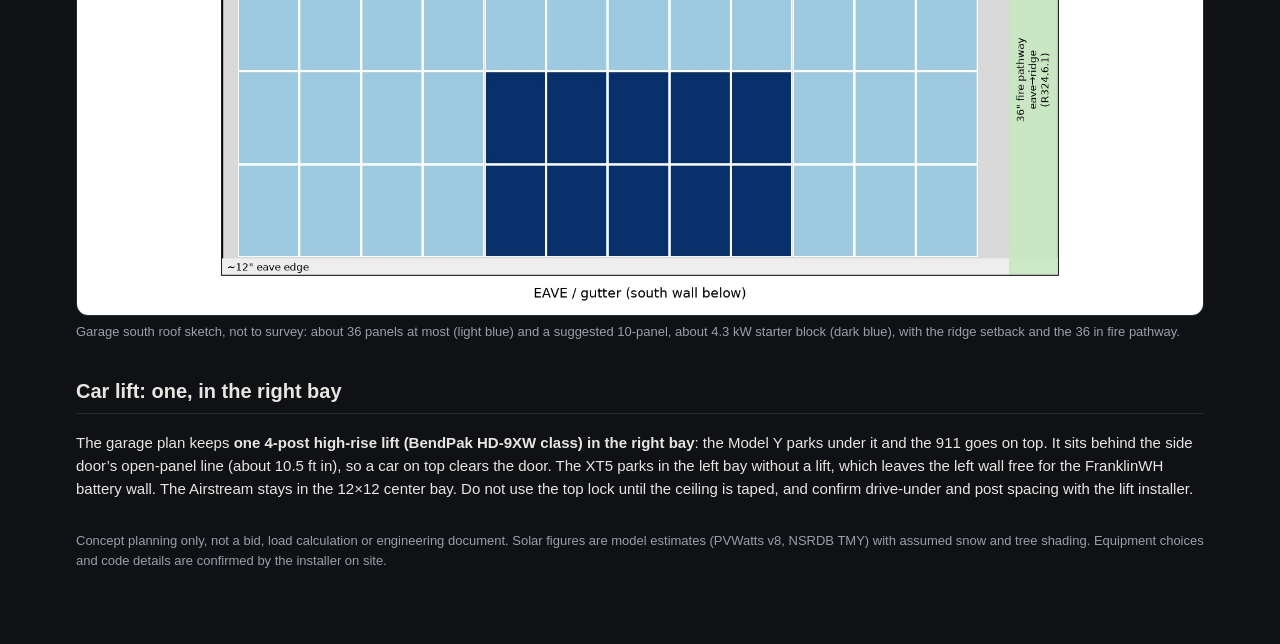
==== commit 34360625: "Update 687 Starflower concept site 2026-11-22 13:53 EST" ====
--- a/backup-power.html
+++ b/backup-power.html
@@ -94,162 +94,102 @@
 </style></head><body>
 <header><div class="sub">WOODLAND TRAILS · WHITEWATER TOWNSHIP, MICHIGAN · CLARK + JENNY’S PROPERTY CONCEPT</div>
 <h1>687 Starflower Ln <span>· backup power &amp; garage</span></h1>
-<div class="sub">Whole-house backup, EV charging, propane, and car-lift options · planning notes Nov 17, 2026</div></header>
-<nav><a href="index.html">Concept site</a><a href="index.html#garage">Garage gym</a><a href="#goal">The goal</a><a href="#compare">Battery options</a><a href="#generator">Generator</a><a href="#propane">Propane tanks</a><a href="#charger">Wall Connector</a><a href="#solar">Solar, later</a><a href="#lifts">Car lifts</a><a href="687-Starflower-Concept.pdf">PDF</a></nav>
+<div class="sub">FranklinWH battery wall, generator choice, Wall Connector, solar-ready roof · planning notes updated Nov 22, 2026</div></header>
+<nav><a href="index.html">Concept site</a><a href="index.html#garage">Garage gym</a><a href="#plan">Current plan</a><a href="#batteries">FranklinWH wall</a><a href="#generator">Generator</a><a href="#airstream">Airstream</a><a href="#charger">Wall Connector</a><a href="#solar">Solar-ready</a><a href="#lift">Car lift</a><a href="687-Starflower-Concept.pdf">PDF</a></nav>
 <main>
-<section id="goal">
+<section id="plan">
 <p><a class="back" href="index.html" style="display:inline-block;margin:12px 8px 0 0;font-size:13px;color:var(--muted)">← Back to the concept site</a></p>
-<h2>Whole-house backup</h2>
-<p>The plan is whole-house backup, not a partial-home subpanel: the well, the furnace blower and controls, central air, and the hot tub stay on. Propane heat is what makes a 30–45 kWh battery bank workable — the furnace only needs the blower and controls, not electric resistance heat. The Tesla Wall Connector is paused whenever the house is on backup.</p>
+<h2>The current plan</h2>
+<p>Whole-house backup on a <b>FranklinWH</b> system: three aPower 2 batteries, an aGate, and a Generator Module, on the left wall of the garage. The plan adds a single emergency generator source, a Tesla Wall Connector on a load-managed circuit, and solar-ready provisions so panels can be added later. Propane heat is what makes about 45 kWh of batteries workable, because the furnace only needs its blower and controls.</p>
 <div class="grid">
-<div class="card"><h3>About 3 days on batteries</h3><p>Three Tesla Powerwall 3s (40.5 kWh), or three FranklinWH aPower 2s (45 kWh), cover about <b>3 days of essentials</b> — well, furnace blower, fridge, lights, internet — or about <b>2 days of whole-house winter use</b> if the hot tub and EV are limited. A hard-running hot tub shortens that to about a day.</p></div>
-<div class="card"><h3>About 7 days with the generator</h3><p>A 22–26 kW propane standby generator covers a week-long winter outage. On Tesla it takes over after the batteries empty and runs the house itself. On FranklinWH (and on Enphase, if approved) it can recharge the batteries and then shut off, which cuts propane use roughly in half.</p></div>
-<div class="card"><h3>Recommended pick</h3><p><b>FranklinWH</b> — three aPower 2 batteries, an aGate, and a generator module — plus the 22–26 kW generator, a Wall Connector, and a second 500-gallon tank (or a swap to a single 1,000). It is the only one of the three paths that officially supports no-solar backup, generator charging, auto start/stop, and a 200 A generator input.</p></div>
+<div class="card"><h3>About 2–3 days on batteries</h3><p>About <b>45 kWh</b> of storage covers essentials (well, furnace blower, fridge, lights, internet, roughly 15–20 kWh a day) for about <b>2½–3 days</b>. Heavy hot-tub or EV use shortens that.</p></div>
+<div class="card"><h3>Longer outages = generator</h3><p>The generator recharges the batteries and then shuts off, so it only runs a few hours at a time. In winter, solar on this lot adds little (see below), so the generator is what carries a long January outage.</p></div>
+<div class="card"><h3>Garage layout</h3><p>The battery wall is on the left (south) wall of the garage, with 36 in kept clear in front and bollards. One car lift is in the right bay, and the Wall Connector is on the right bay’s front wall. See the <a href="index.html#garage">garage v2 plan</a>.</p></div>
 </div>
-<p class="muted">Figures below are planning estimates, not live bids, and assume a 2027 install with no federal tax credit. Get written quotes from a site visit before buying anything.</p>
+<p class="muted">Planning notes only, not a bid, load calculation or engineering document. The installer finalizes the equipment, the layout and the code details.</p>
 </section>
 
-<section id="compare">
-<h2>Three battery-plus-generator options</h2>
-<p>All three packages include a 22–26 kW propane generator, a Tesla Wall Connector on a 60 A circuit, and a second 500-gallon tank or a 1,000-gallon swap. There is room in the garage for the batteries.</p>
-<div class="table-wrap">
-<table class="costs wide">
-<thead>
-<tr><th></th><th>Tesla, 3 Powerwall 3s</th><th class="ok">FranklinWH, 3 aPower 2s + aGate (recommended)</th><th>Enphase, 8× IQ Battery 5P + System Controller 3G</th></tr>
-</thead>
-<tbody>
-<tr><td>Energy / battery power</td><td>40.5 kWh / <b>34.5 kW</b> continuous</td><td>45 kWh / <b>30 kW</b> continuous</td><td>40 kWh / <b>15.4 kW</b> on batteries alone (PCS cap)</td></tr>
-<tr><td>Charges batteries from the generator</td><td><b>No.</b> Tesla’s official limit: the Powerwall does not charge from a generator. The generator sits downstream, on the house side of a 200 A service-rated automatic transfer switch, after Gateway 3. The batteries never see its power. Official sources: Tesla’s <a href="https://www.tesla.com/support/energy/powerwall/learn/combining-systems">Combining Systems with Powerwall</a> page and the <a href="https://energylibrary.tesla.com/docs/Public/EnergyStorage/Powerwall/General/Compatibility/en-us/Powerwall-Compatibility-Table-EN.pdf">Powerwall Compatibility Table (PDF)</a>.</td><td><b>Yes</b>, official, and solar is not required. In Auto mode the generator starts at a 20% state of charge and stops at 80% (both adjustable in the app). Official sources: the <a href="https://www.franklinwh.com/document/download/generator-module-installation-guide-sku-accy-genv2-us">Generator Module Installation Guide</a> and the <a href="https://www.franklinwh.com/document/apower-2-datasheet">aPower 2 datasheet</a>. Product site: <a href="https://www.franklinwh.com/">franklinwh.com</a>.</td><td><b>Yes, if approved.</b> Official generator charging and 2-wire auto-start are documented, including an Eco mode that starts and stops on state of charge. A no-solar generator configuration is <b>not in the official supported list</b>. Official sources: the <a href="https://enphase.com/download/generator-integration-enphase-energy-system-tech-brief">Generator integration technical brief</a> and the <a href="https://enphase.com/download/iq-system-controller-3-data-sheet">IQ System Controller 3/3G datasheet</a>.</td></tr>
-<tr><td>Auto-starts the generator</td><td>No. The generator uses its own controls through the downstream transfer switch.</td><td>Yes. 2-wire / dry-contact start, with Auto, manual, and scheduled charging.</td><td>Yes, 2-wire or utility-sense, plus Eco and Quiet Time — if Enphase confirms the no-solar design in writing.</td></tr>
-<tr><td>Generator connection</td><td>200 A service-rated ATS, downstream of Gateway 3</td><td>aGate generator module, up to <b>200 A</b></td><td>Built-in port, capped at <b>64 A / 15.36 kW</b></td></tr>
-<tr><td>Whole-house winter runtime on batteries</td><td>About 2 days with the tub and EV limited; about 3 days on essentials only</td><td>Similar energy, with 30 kW of power to start the well and run the A/C and hot tub</td><td>Similar energy, but only about 15.4 kW on batteries alone — tight if the A/C and hot tub are both on. Plan a soft starter and on limiting the tub until the generator is up.</td></tr>
-<tr><td>Generator time, 7-day winter outage, tub and EV limited</td><td>About <b>5 days continuous</b> after the batteries empty</td><td>Generator cycles to recharge, then shuts off. Roughly <b>20–40 hours</b> over the week if loads stay moderate</td><td>Same idea as FranklinWH, if the no-solar generator design is approved: roughly <b>20–40 hours</b></td></tr>
-<tr><td>Propane, 7-day outage, tub and EV limited</td><td>Generator about 250–300 gal, plus 40–70 gal for heat: about <b>290–370 gal</b> total (about 340–430 gal if the tub is heating hard)</td><td>Generator about 50–120 gal, plus heat: about <b>90–190 gal</b></td><td>About <b>90–190 gal</b>, if generator charging without solar is approved</td></tr>
-<tr><td>Batteries and controller, planning installed cost</td><td>$33,000–$48,000</td><td>$38,000–$55,000</td><td>$48,000–$68,000</td></tr>
-<tr class="rec"><td>Headline package, including generator, Wall Connector, and tank</td><td><b>$48,000–$80,000</b></td><td><b>$53,000–$87,000</b></td><td><b>$61,000–$98,000</b></td></tr>
-</tbody>
-</table>
+<section id="batteries">
+<h2>FranklinWH battery wall</h2>
+<div class="grid">
+<div class="card"><h3>What goes on the wall</h3><ul>
+<li><b>3 × aPower 2</b>, about 15 kWh each, about 45 kWh total.</li>
+<li><b>aGate</b>, the control and transfer unit. It islands the house in an outage and has the solar and generator inputs.</li>
+<li><b>Generator Module</b>, for the one emergency generator source.</li>
+</ul></div>
+<div class="card"><h3>Placement</h3><ul>
+<li>Along the left garage wall, away from the lifting platform and the car lift.</li>
+<li>Keep 36 in clear in front and add bollards against car bumps.</li>
+<li>Leave wall space for a future solar inverter, plus a conduit stub-up from the roof (placeholders on the garage plan).</li>
+<li>The installer sets the exact spacing and clearances.</li>
+</ul></div>
 </div>
-
-<div class="grid">
-<div class="card"><h3>Tesla, if that is the brand you stay with</h3>
-<p>Use <b>three Powerwall 3s</b> on Gateway 3, not two. Tesla allows up to four on one Gateway. Three units give 40.5 kWh and 34.5 kW, enough to start the well and run the A/C and hot tub, with a soft starter on the A/C still a good idea. The third unit adds about $9,000–$16,000 over two and often keeps the generator off in ordinary outages. It does not replace the generator or the second tank. Without solar, the Powerwalls recharge only from the grid. Once they are empty, they stay empty until the grid returns.</p></div>
-<div class="card"><h3>FranklinWH — the recommended path</h3>
-<p>Three aPower 2 batteries (15 kWh and 10 kW each; LFP chemistry; 15-year warranty), the 200 A aGate, and the generator module. In a week-long outage the batteries carry the house for about two days, then the generator starts at 20% charge, powers the house, refills the batteries, and shuts off at 80%. That is the quieter, lower-fuel version of the setup. FranklinWH is a newer company with a shorter local track record than Tesla, so ask the installer to show completed aGate-plus-generator jobs.</p></div>
-<div class="card"><h3>Enphase — a maybe</h3>
-<p>Official generator charging and auto-start are real, and many Generac Guardian and Cummins units are on Enphase’s tested list. Two limits make it the weakest fit here: output is capped at about <b>15 kW</b> through the System Controller 3G’s generator port (and through the batteries when they run alone), and a battery-only system with a generator and no solar is not a configuration the official technical brief lists as supported. Only pursue it if the installer gets Enphase to confirm that design in writing.</p></div>
-</div>
-
-<div class="table-wrap">
-<table class="costs wide">
-<thead><tr><th>Package item</th><th class="num">3 Tesla Powerwall 3s</th><th class="num">FranklinWH, 3 aPower 2s</th><th class="num">Enphase 8× 5P + 3G</th></tr></thead>
-<tbody>
-<tr><td>Batteries and controller</td><td class="num">$33,000–$48,000</td><td class="num">$38,000–$55,000</td><td class="num">$48,000–$68,000</td></tr>
-<tr><td>Tesla Wall Connector, 60 A, installed</td><td class="num">$1,800–$3,000</td><td class="num">$1,800–$3,000</td><td class="num">$1,800–$3,000</td></tr>
-<tr><td>22–26 kW propane generator</td><td class="num">$13,000–$20,000</td><td class="num">$13,000–$20,000</td><td class="num">$11,000–$18,000 (no separate ATS)</td></tr>
-<tr><td>Second 500-gal tank, or a 1,000-gal swap</td><td class="num">$0–$9,000</td><td class="num">$0–$9,000</td><td class="num">$0–$9,000</td></tr>
-</tbody>
-<tfoot><tr><td>Headline package (planning, before tax, no federal credit)</td><td class="num">$48,000–$80,000</td><td class="num">$53,000–$87,000</td><td class="num">$61,000–$98,000</td></tr></tfoot>
-</table>
-</div>
-
-<p>Local certified installers who can quote more than one of these brands in a single site visit:</p>
-<ul>
-<li><a href="https://peninsula-solar.com/">Peninsula Solar</a> (Traverse City area) — Tesla, Enphase, and <a href="https://peninsula-solar.com/franklinwh/">FranklinWH</a></li>
-<li><a href="https://www.strawberrysolar.com/services/franklinwh-installation/">Strawberry Solar</a> — Tesla, Enphase, and FranklinWH</li>
-<li><a href="https://www.thegreenpanel.com/">The Green Panel</a> — Tesla and Enphase</li>
-</ul>
 </section>
 
 <section id="generator">
-<h2>22–26 kW propane standby generator</h2>
-<p>Quote the whole-house band: a <b>Generac Guardian</b> 22, 24, or 26 kW, or a similar <b>Cummins QuietConnect</b>. Do not use a 14–18 kW essentials-only unit as the primary option. On Tesla the generator has to carry the house by itself after the batteries are empty, so it should be sized for the whole house, including the well, the furnace blower, the air conditioner, and the hot tub. The same unit works on FranklinWH and Enphase; the transfer equipment is what changes.</p>
+<h2>Generator: pick one emergency source</h2>
+<p>FranklinWH supports <b>a single emergency power source</b>: a standby generator, a portable generator, or vehicle-to-load. The house gets one or the other, not both.</p>
 <div class="grid">
-<div class="card"><h3>How it ties in</h3>
-<ul>
-<li><b>Tesla:</b> 200 A service-rated automatic transfer switch, cascading downstream of Gateway 3.</li>
-<li><b>FranklinWH:</b> aGate generator module, up to 200 A. Prep the generator for 2-wire / dry-contact start.</li>
-<li><b>Enphase:</b> no external transfer switch. The generator lands on the System Controller 3G port (80 A breaker, 64 A continuous). A Generac Guardian ships as utility-sense start and may need a 2-wire conversion kit.</li>
+<div class="card"><h3 class="ok">Option 1: 240V dual-fuel portable on an outdoor inlet</h3><ul>
+<li>The installer suggested a 240V portable (a typical home-center dual-fuel model) plugged into an outdoor generator inlet that feeds the Generator Module. It charges <b>about one battery per 3–4 hours</b>, roughly 4–5 kW into the batteries.</li>
+<li>It must be <b>240V split-phase</b>. Dual-fuel lets it run on gasoline or off the existing 500-gallon propane tank through an outdoor quick-connect.</li>
+<li><b>Manual start only:</b> someone starts it when the batteries run low, runs it a few hours, and shuts it off. It best fits if someone is usually home during winter outages.</li>
+<li>Run it outdoors only, well away from doors and windows. The inlet is marked on the garage plan near the battery wall.</li>
 </ul></div>
-<div class="card"><h3>Cost, fuel, and placement</h3>
-<ul>
-<li>Installed, including pad, propane connection, permits, and startup: about <b>$13,000–$20,000</b> with a 200 A transfer switch. A bit less if FranklinWH or Enphase is doing the transfer.</li>
-<li>Annual service is about $150–$400. Guardian 18–26 kW units are published at 67 dB at 23 ft under load; Cummins QuietConnect is generally a bit quieter.</li>
-<li>Published Generac propane use: a 22 kW Guardian burns 2.53 gal/hr at half load and 3.90 at full load; a 26 kW unit burns 2.06 and 3.63. Confirm Cummins figures with the dealer.</li>
-<li>A natural pad is the south side yard, near the existing meter and panel, off the septic field. Keep the generator about 10 ft from the propane tank, and follow manufacturer clearances (often 18 in from the wall and 5 ft from openings). County electrical and mechanical permits are required.</li>
+<div class="card"><h3>Option 2: optional propane standby</h3><ul>
+<li>A permanently installed propane standby on the existing 500-gallon tank. It sits on a pad outside the garage (an optional pad is shown on the plan).</li>
+<li><b>Starts and stops on its own</b> based on battery charge, so it protects a vacant house in a January outage (well, heat, freeze protection), for example while you’re away with the Airstream.</li>
+<li>If the house will often sit empty in winter, this is the safer choice. If someone is nearly always home, the portable is reasonable.</li>
 </ul></div>
 </div>
-<p>Generator dealers in the Traverse City area (websites only; this is not a request to contact them): <a href="https://distinctelectrictc.com/generators/">Distinct Electric</a>, <a href="https://www.greatnorthgenerators.com/generators">Great North Generators</a>, <a href="https://bteelectric.com/generators/">Bierlein-Trombley Electric</a>, <a href="https://www.voltageelectriccompany.com/">Voltage Electric</a>, and <a href="https://www.oscelectric.com/generators">OSC / Opperman Electric</a>. For Cummins, use the <a href="https://www.cummins.com/en-na/na/generators/home-standby/find-a-dealer">Cummins dealer locator</a>.</p>
 </section>
 
-<section id="propane">
-<h2>Second 500-gallon tank, or a single 1,000</h2>
-<p>Heat, hot water, the fireplace, and the generator all draw from the same propane system. Usable propane is 80% of the nameplate: a “full” 500-gallon tank holds 400 gallons; two full 500s, or one full 1,000, hold 800. The size and ownership of the existing tank still need to be confirmed. A second tank only applies if the current one is 500 gallons or smaller. If it is already a 1,000, keep it, put the account on auto-fill, and skip the second tank.</p>
-<p>A hard winter week of house heat, water heating, and the fireplace is about <b>40–70 gallons</b> even while the batteries cover the electricity. That is why the second tank stays in the plan on every path: FranklinWH and Enphase burn less generator fuel, but heat still uses propane, and a half-full single 500 in January is tight.</p>
-<div class="table-wrap">
-<table class="costs">
-<thead><tr><th>Tank</th><th>Usable when “full”</th><th>7-day whole-house winter outage</th></tr></thead>
-<tbody>
-<tr><td>One 500 gal, starting full</td><td>400 gal</td><td>Tight or short on Tesla. Possibly enough on FranklinWH or Enphase if it starts full and the tub is limited. A half-full 500 in January is not enough on any path.</td></tr>
-<tr><td>1,000 gal, starting full, or existing 500 plus a second 500</td><td>800 gal</td><td>Comfortable on every path, with heat inventory left.</td></tr>
-</tbody>
-</table>
-</div>
-<div class="table-wrap">
-<table class="costs wide">
-<thead><tr><th></th><th>Existing 500 + second 500, manifolded</th><th>Swap to a single 1,000 (remove or relocate the old tank)</th></tr></thead>
-<tbody>
-<tr><td>Usable fuel when full</td><td>800 gal</td><td>800 gal</td></tr>
-<tr><td>Building and lot-line setback (aboveground, NFPA 58 Table 6.4.1.1 and §6.4.1.3)</td><td>Each 500 stays at <b>10 ft</b> from an important building and a buildable property line</td><td>Default for 501–2,000 gal is <b>25 ft</b>. A <b>single</b> tank of 1,200 gal or less may sit at <b>10 ft</b> if it is at least <b>25 ft from any other LP tank over 125 gal</b>. If the old 500 is left nearby, the 1,000 can lose that exception.</td></tr>
-<tr><td>Distance between tanks</td><td><b>3 ft</b> between two 251–500 gal tanks</td><td>N/A once the old tank is gone</td></tr>
-<tr><td>Cost to own, Midwest / Michigan ranges, installed, not a local bid</td><td>About <b>$2,500–$6,000</b> for the second 500</td><td>About <b>$4,500–$9,000</b> for a 1,000 if buying it; often less if a leased tank is simply swapped</td></tr>
-<tr><td>Lease vs own</td><td>Two tanks only work if <b>one supplier</b> owns or is willing to service both</td><td>Cleaner if the current tank is leased: the same company swaps it</td></tr>
-</tbody>
-</table>
-</div>
-<p>Michigan adopts NFPA 58. Underground, 2,000 gal or less: 10 ft. Keep the generator about 10 ft from the tank. The 5.13-acre lot has room; stay off the septic field, reserve, and the well’s working area. A supplier will generally not manifold its tank with another company’s leased tank. If the current tank is leased, stay with that supplier for a second 500, or have them swap to a 1,000. Auto-fill or keep-full for winter either way.</p>
-<p>Local propane suppliers (websites only): <a href="https://www.trigasco.com/">Tri-Gas</a>, <a href="https://crystalflash.com/locations/traverse-city/">Crystal Flash</a>, <a href="https://www.ferrellgas.com/propane-locations/mi/traverse-city/cass-rd/245540/">Ferrellgas</a>, and <a href="https://www.amerigas.com/locations/propane-offices/michigan/traverse-city/6101-east-traverse-hwy">AmeriGas</a>.</p>
+<section id="airstream">
+<h2>Can the Airstream charge the batteries?</h2>
+<p><b>Not practically.</b> The Airstream Interstate 24X’s built-in Onan generator is about 2.5 kW, <b>120V only</b>, and runs on the coach’s own small propane tank. FranklinWH doesn’t support 120V generators, so it can’t plug into the house inlet. Stepping it up to 240V with an autotransformer isn’t FranklinWH-approved and would add only about 1–1.5 kW, so a full refill would take a day or more and several propane fills. Use the Airstream as a self-contained warm refuge in an outage, with cords to a fridge or freezer if needed, and use the house generator for the batteries. Never run the Onan inside the garage.</p>
+<p>A lithium and solar retrofit on the Airstream is worth doing for the camper itself, but it adds only a few kWh and barely helps the house.</p>
 </section>
 
 <section id="charger">
 <h2>Tesla Wall Connector</h2>
-<p>A standard Tesla Wall Connector (NACS) on a <b>60 A circuit</b> in the garage. Mid-November 2026 hardware price is $635; the Universal Wall Connector (NACS + J1772) is $720. The standard unit is enough if only Teslas will charge here. There is no EV circuit today. The 200 A panel is on the south wall inside the left garage bay, so a 60 A run should be short. Planning cost, hardware, labor, and permit: about <b>$1,800–$3,000</b>. Bundling the charger with the battery install saves a trip. Configure it so it <b>does not charge while the house is on battery or generator backup</b>. On the garage plan, the cable starts at the garage-door end of the house wall so it can reach the Model Y’s driver-side port when the car is nose-in under the lift. See the <a href="index.html#garage">garage gym</a> layout.</p>
-<p>The existing 200 A service should be enough for the batteries, one Wall Connector, and the generator, provided the furnace stays propane. A later heat pump with strips, a second charger, or a 50 A RV outlet is what would make 200 A tight.</p>
+<p>The Wall Connector goes on the <b>front wall of the right bay</b>, on the pier between the center and right doors. A cable path of about 17–19 ft reaches the Model Y’s charge port when it is parked nose-in under the lift. It goes on a <b>load-managed circuit</b> so EV charging can’t overload the house, and charging is paused whenever the house is running on backup.</p>
 </section>
 
 <section id="solar">
-<h2>Solar was dropped — for now</h2>
-<p>Solar is not part of this package, and that is a reasonable call for this house in 2027.</p>
+<h2>Solar-ready now, panels later</h2>
+<p>Panels may not go up right away, or may start as a small array. The cheap steps now are done during the battery install:</p>
 <ul>
-<li>The lot is wooded. An unshaded 12 kW array was modeled at about 14,300 kWh/year, but the trees could cut that by 15–30% until a shade study confirms it. The west side is shaded by the state forest each afternoon.</li>
-<li>Lake-effect snow sits on a low roof. In a December outage, snow-covered panels produce almost nothing — which is when backup power is most useful.</li>
-<li>The 30% federal solar and battery credit does not apply to installations finished after December 31, 2025, and the EV charger credit ended June 30, 2026. A 2027 install gets neither.</li>
-<li>The electric utility is Cherryland Electric Cooperative. Energy is about $0.14/kWh, but Cherryland pays only about $0.056/kWh for exports. Against $25,000–$38,000 for a 10–12 kW array, payback would be long, on the order of 15–25 years.</li>
+<li><b>Reserve the aGate solar breaker position</b>, so a future inverter lands on the backed-up side.</li>
+<li><b>Run empty conduit</b> from the aGate to the garage attic or roof (dashed line on the garage plan), and leave wall space for an inverter.</li>
+<li><b>Consider an aPower S</b> in place of one aPower 2. It has a built-in solar input, so a small array could connect later without a separate inverter. Microinverters handle tree shade better, so the installer should model both.</li>
 </ul>
-<p>Panels can still be added later. The Powerwall 3 already has the solar inverter built in, and FranklinWH and Enphase are also built to take PV. The best future spot is a <b>ground mount in the lawn immediately south of the garage</b>, tilted at 40–45° so snow slides off. The south-facing garage roof is the backup. Stay off the septic field, reserve, and the well’s working area.</p>
-<div class="full"><figure><a href="img/687-future-solar-siting.jpg"><img loading="lazy" src="img/687-future-solar-siting.jpg" alt="Aerial of 687 Starflower Ln showing a preferred ground-mount solar area south of the garage, an alternate lawn pocket, and the south garage roof as a backup"></a><figcaption>Future solar option, not in this package. Preferred ground mount (1) is the lawn immediately south of the garage; 1b is an alternate south / southeast pocket; 2 is the south garage roof as a backup. Stay off the drain field, reserve, and the well’s 50 ft working area. Aerial © Esri/Vantor, annotated for this concept.</figcaption></figure></div>
+<h3>Garage south roof: sun analysis</h3>
+<div class="grid">
+<div class="card"><h3>The roof</h3><ul>
+<li>Faces about <b>200° (SSW)</b> at a <b>6/12</b> pitch. Confirm the azimuth with a compass.</li>
+<li>After fire-code pathways and setbacks, room for about <b>36 panels</b> (430 W, about 15.5 kW).</li>
+<li>A Starlink dish near the ridge: keep the top row clear or move the dish.</li>
+</ul></div>
+<div class="card"><h3>Trees are the limit</h3><ul>
+<li>Tall woods start roughly 20–40 ft south of the garage and block most of the low winter sun.</li>
+<li>Unshaded, the roof would make about 1,140 kWh per kW a year after snow. As-is, the estimate drops to about 630.</li>
+<li>Cutting back the nearest band of trees helps more than adding panels. A measured shade report is needed before buying.</li>
+</ul></div>
+<div class="card"><h3>Minimum useful array</h3><ul>
+<li><b>About 6 kW</b> (14 panels) with the trees as they are.</li>
+<li><b>About 4 kW</b> (10 panels) with the nearest trees cut back.</li>
+<li>About 2 kW makes too little to be worth it (under 1 kWh a day in winter).</li>
+</ul></div>
+</div>
+<p><b>What to expect:</b> from April to September, about 6 kW as-is roughly matches a frugal outage day (about one aPower a day in July). From December to February it covers only about <b>10–15% of an outage day</b> (about 2 kWh a day in January), so the generator is still needed in winter.</p>
+<div class="full"><figure><a href="img/bp-solar-monthly.jpg"><img loading="lazy" src="img/bp-solar-monthly.jpg" alt="Monthly solar output estimates for the garage south roof"></a><figcaption>Estimated monthly output per kW (left) and average daily output for 2.2, 4.3, 6 and 15.5 kW arrays with today’s tree line (right). PVWatts v8 with snow-loss and tree-shade estimates; tree inputs are estimates until a measured shade report.</figcaption></figure></div>
+<div class="full"><figure><a href="img/bp-roof-sketch.jpg"><img loading="lazy" src="img/bp-roof-sketch.jpg" alt="Garage south roof panel layout sketch"></a><figcaption>Garage south roof sketch, not to survey: about 36 panels at most (light blue) and a suggested 10-panel, about 4.3 kW starter block (dark blue), with the ridge setback and the 36 in fire pathway.</figcaption></figure></div>
 </section>
 
-<section id="lifts">
-<h2>Garage car-lift picks</h2>
-<p>The <a href="index.html#garage">garage gym plan</a> uses two high-rise 4-post lifts, one in each 10×8 side bay, shifted toward the ridge, with daily cars underneath and weekend cars on top. A 4-post stacker needs about <b>11–12 ft of ceiling</b>. Permit drawings show 10 ft walls rising to about 13′8″ in the flat center; wall height, bay-center height, door-track clearance, and the exact mid-lock drive-under still get measured at the inspection. A Tesla on a 2-post lift needs Tesla lift-point pads. Do not use the top lock on a 4-post until the ceiling is taped.</p>
-<div class="grid">
-<div class="card"><h3>4-post, for storage</h3>
-<ul>
-<li><a href="https://www.maxjax.com/products/hd-9-four-post-lift-9000-lbs-capacity-5175861-bendpak">BendPak HD-9</a> — 9,000 lb four-post. The standard-height model. Good for storage if the car underneath is not tall; it does not give the Cadillac XT5 enough drive-under margin.</li>
-<li><a href="https://www.maxjax.com/products/hd-9xw-four-post-lift-9000-lbs-capacity-5175863-bendpak">BendPak HD-9XW</a> — taller 9,000 lb four-post. This is the lift already on the garage plan, one in each side bay, because it can take the XT5 or Model Y underneath a car on top at a mid lock.</li>
-</ul></div>
-<div class="card"><h3>2-post, for service</h3>
-<ul>
-<li><a href="https://www.bendpak.com/car-lifts/two-post-lifts/10ap-two-post-lift-clearfloor-10000-pound-capacity-5175304-bendpak">BendPak 10AP</a> — 10,000 lb clear-floor two-post.</li>
-<li><a href="https://www.maxjax.com/products/al10c-two-post-lift-10000-lbs-capacity-clearfloor-5176251-apex">APEX AL10C</a> — 10,000 lb clear-floor two-post. A Tesla on either of these needs Tesla lift-point pads.</li>
-</ul></div>
-<div class="card"><h3>Portable</h3>
-<ul>
-<li><a href="https://www.quickjack.com/car-lifts/portable-car-lifts/8000tlx-extended-portable-car-lift-8000-lbs-capacity-quickjack">QuickJack 8000TLX</a> — 8,000 lb extended portable lift. Useful for service when a floor lift is not in the way of the gym or the Airstream, and it does not depend on the 11–12 ft ceiling a 4-post stacker needs.</li>
-</ul></div>
-</div>
+<section id="lift">
+<h2>Car lift: one, in the right bay</h2>
+<p>The garage plan keeps <b>one 4-post high-rise lift (BendPak HD-9XW class) in the right bay</b>: the Model Y parks under it and the 911 goes on top. It sits behind the side door’s open-panel line (about 10.5 ft in), so a car on top clears the door. The XT5 parks in the left bay without a lift, which leaves the left wall free for the FranklinWH battery wall. The Airstream stays in the 12×12 center bay. Do not use the top lock until the ceiling is taped, and confirm drive-under and post spacing with the lift installer.</p>
 </section>
 
-<p class="muted" style="margin-top:30px">Concept planning only, not a bid, load calculation, or engineering document. Costs are 2026 Michigan planning ranges and will change with a site visit. Photos © their listing photographers or as credited, used here for private planning reference.</p>
+<p class="muted" style="margin-top:30px">Concept planning only, not a bid, load calculation or engineering document. Solar figures are model estimates (PVWatts v8, NSRDB TMY) with assumed snow and tree shading. Equipment choices and code details are confirmed by the installer on site.</p>
 </main></body></html>
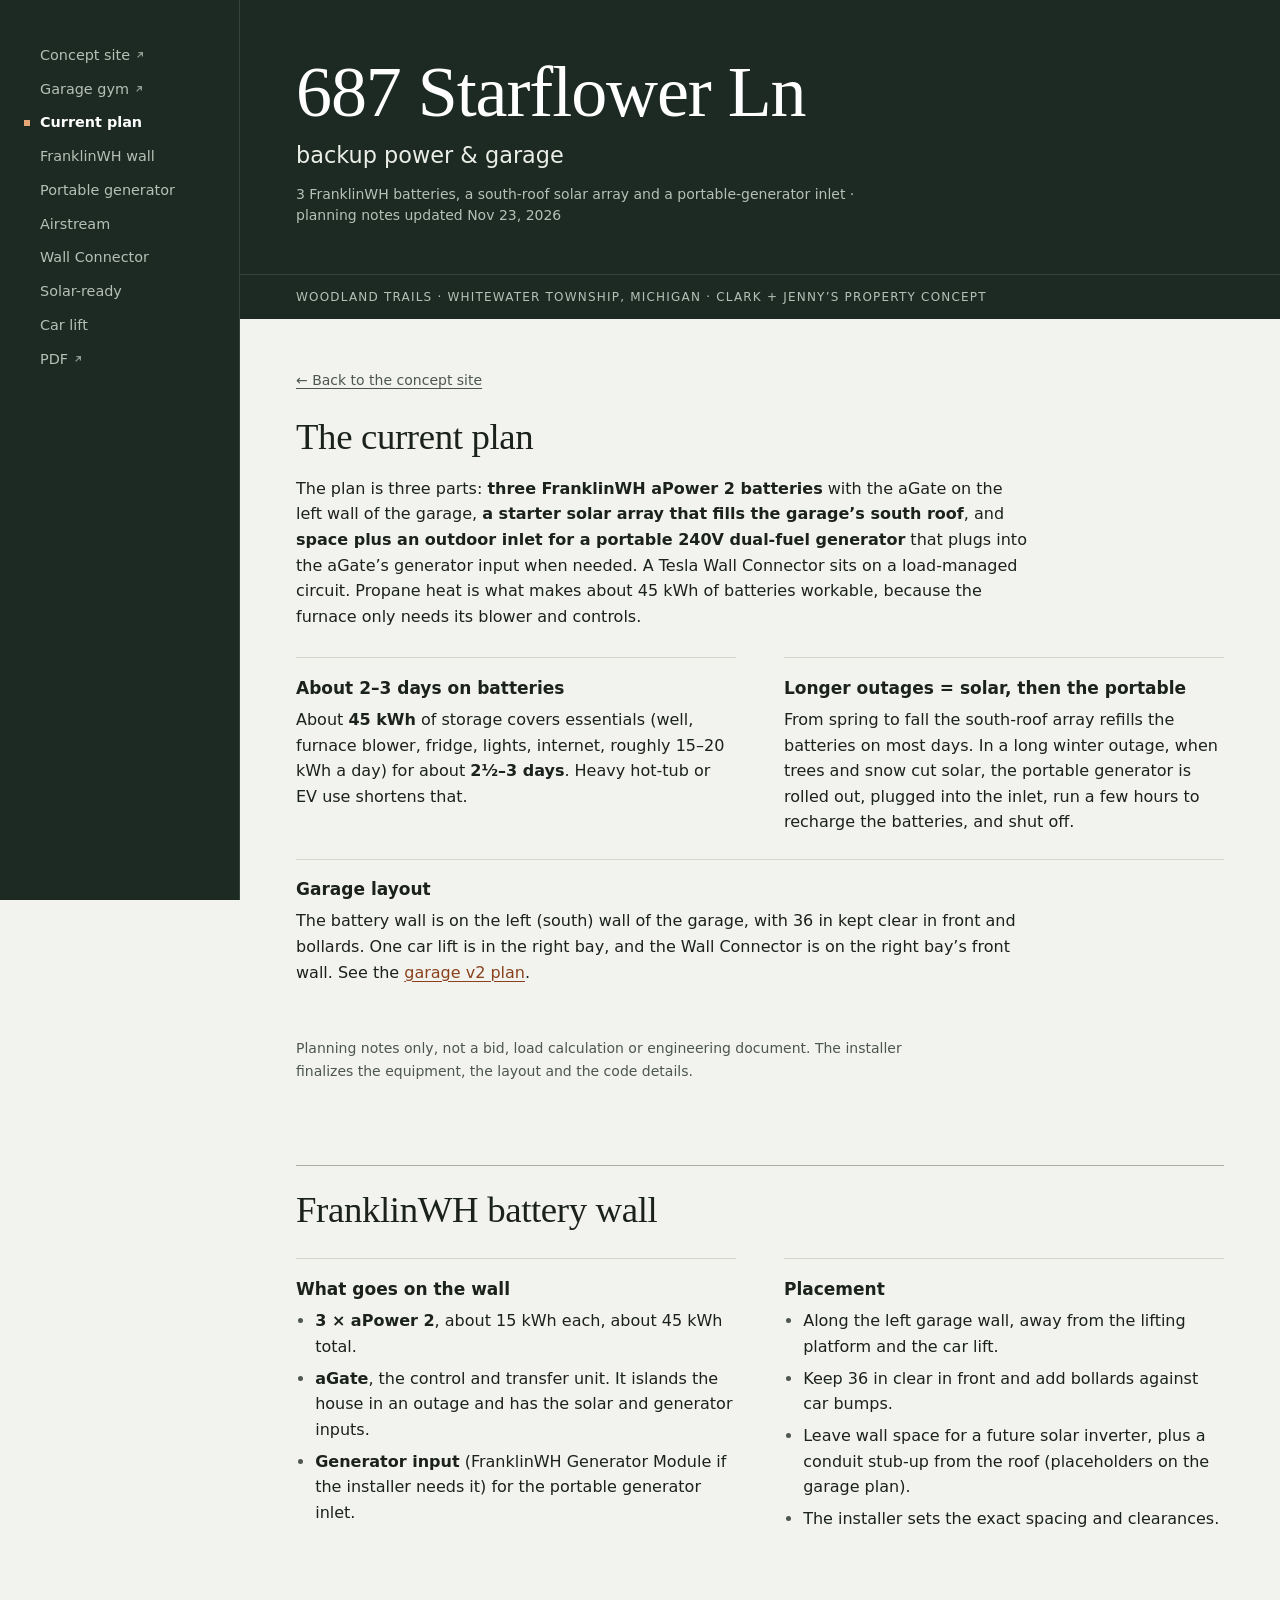
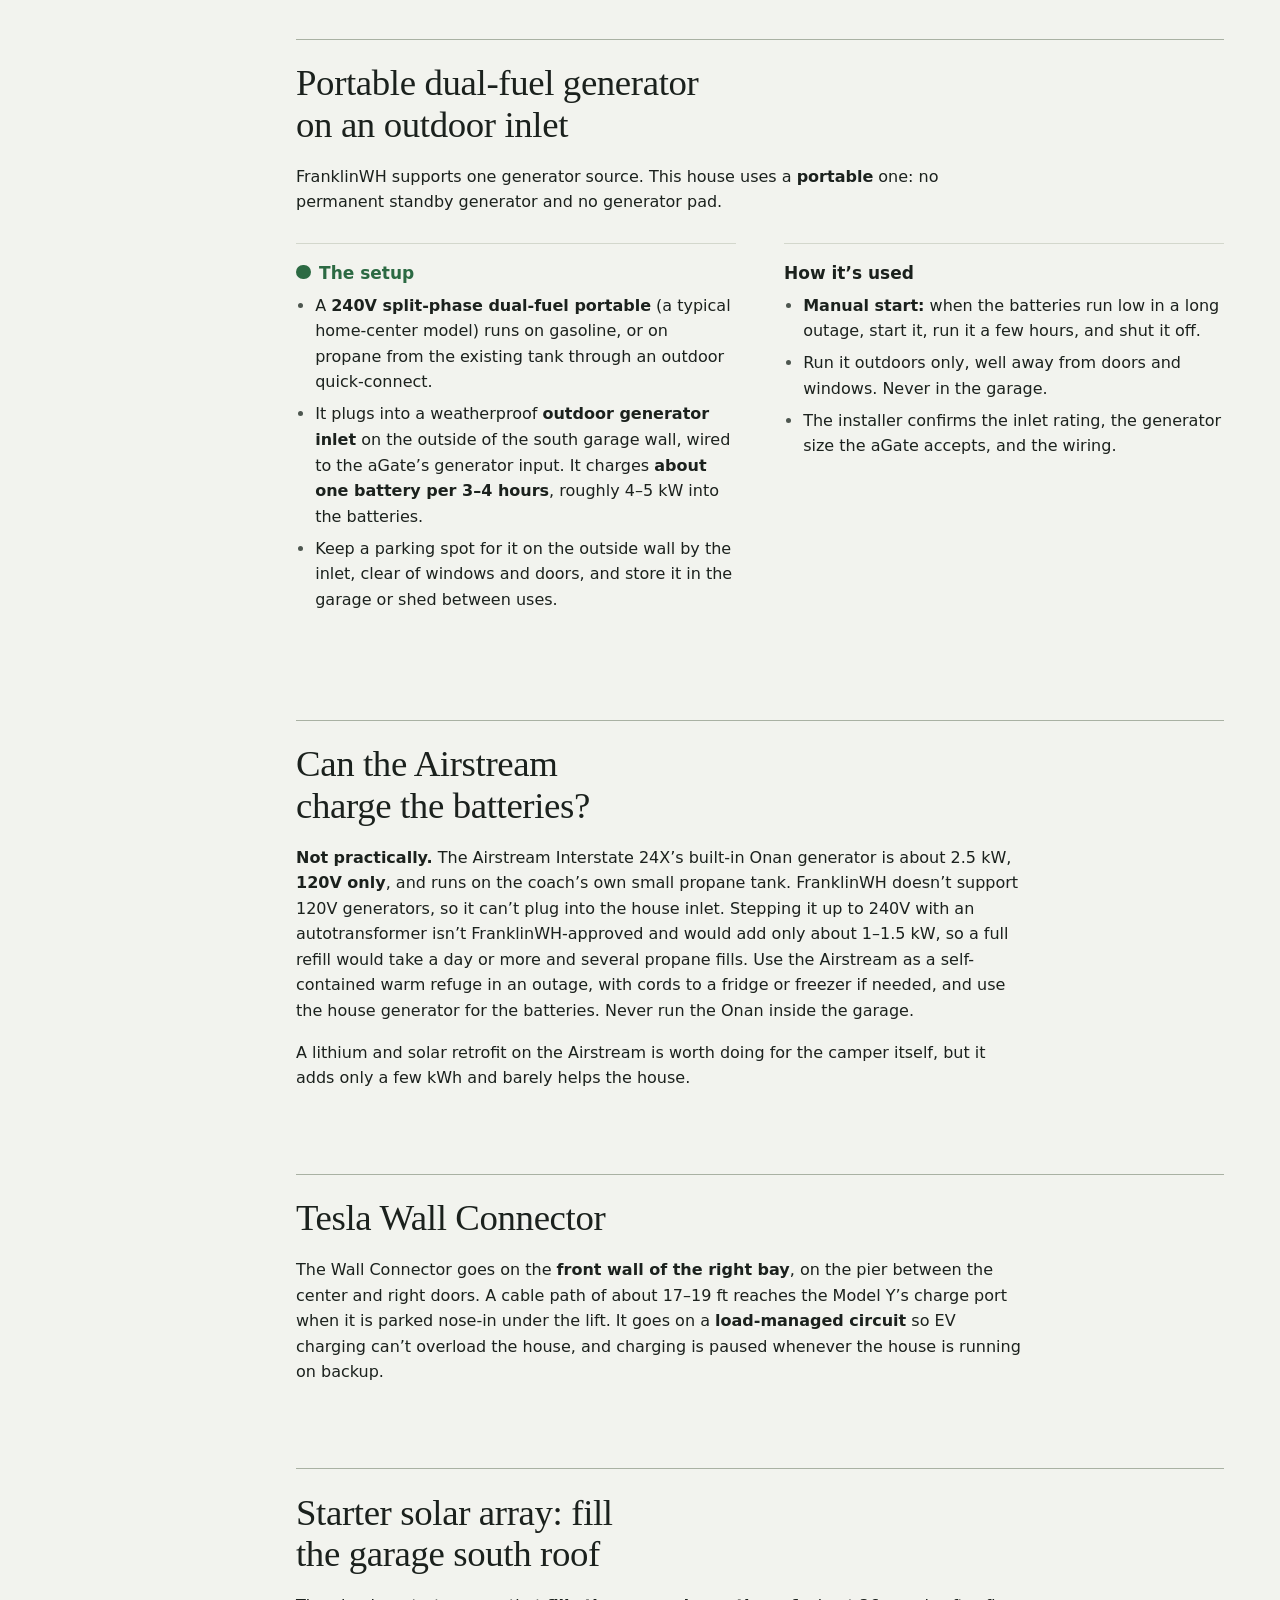
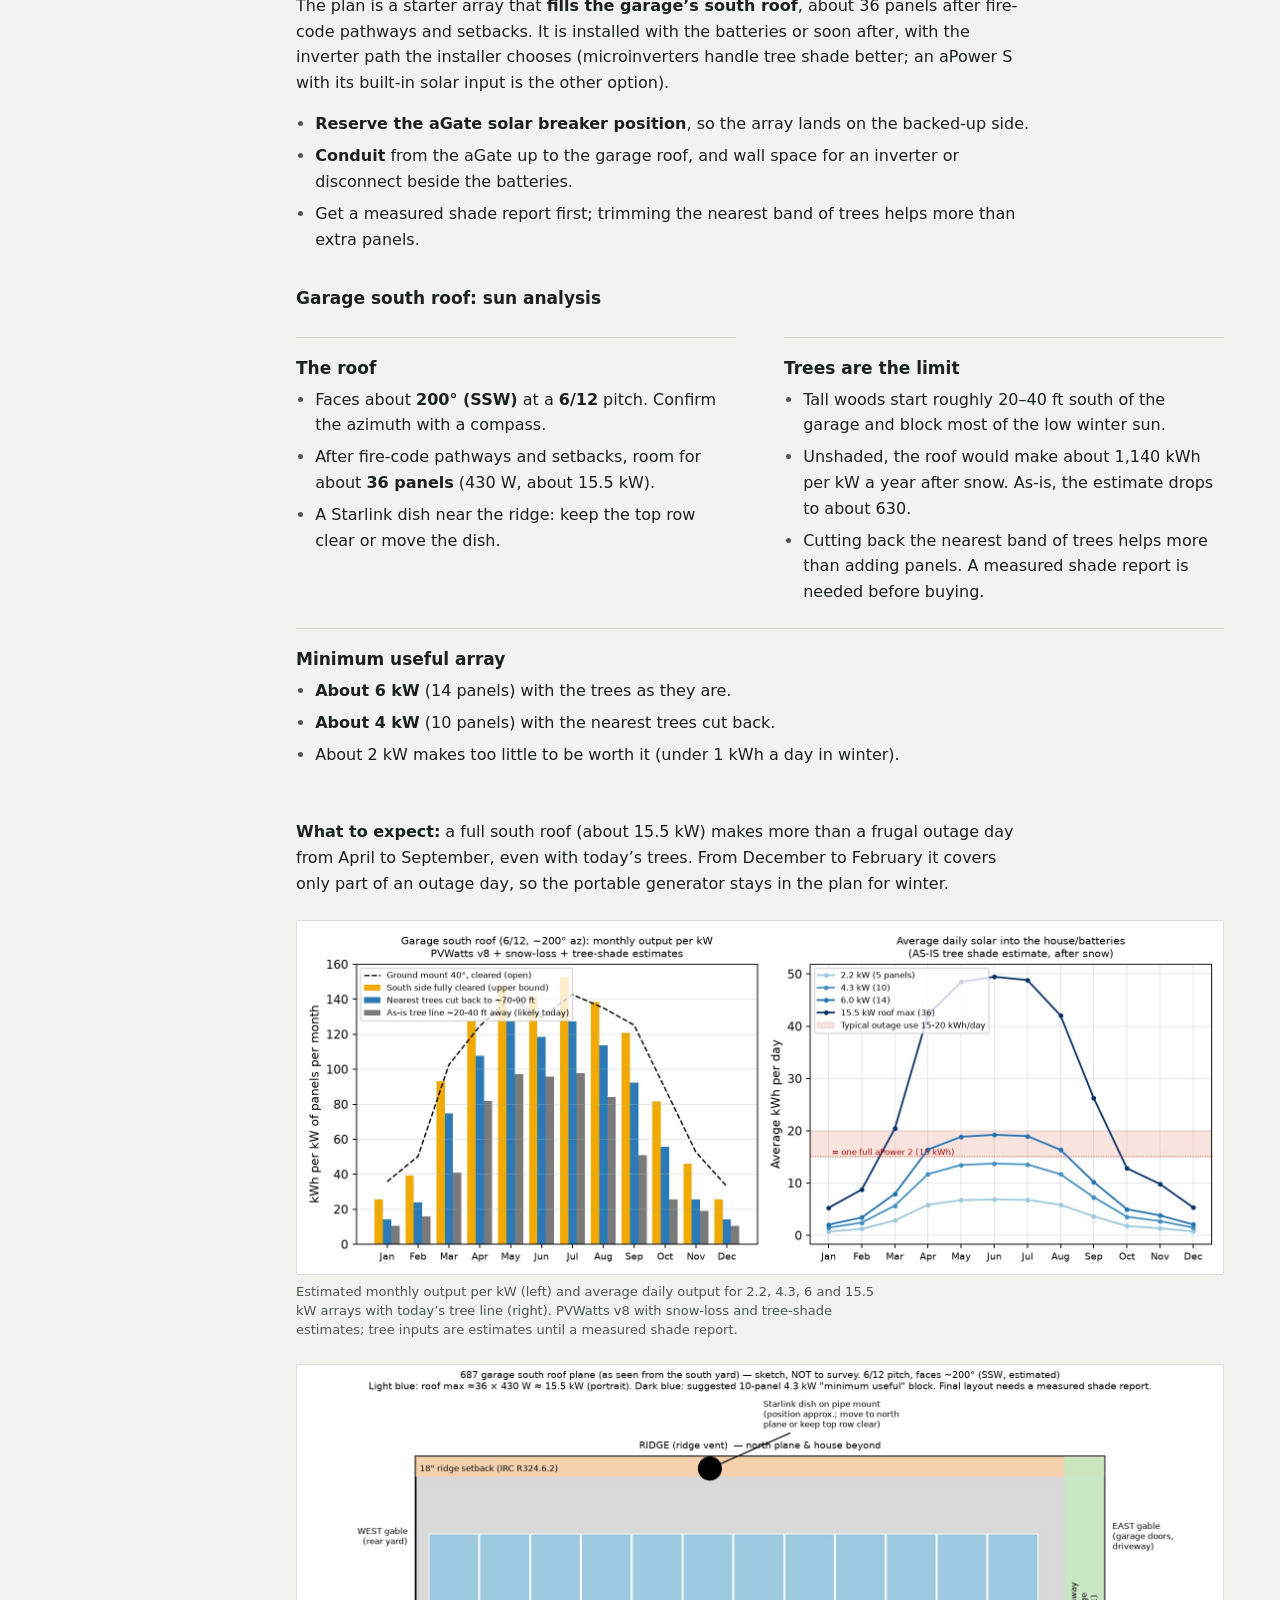
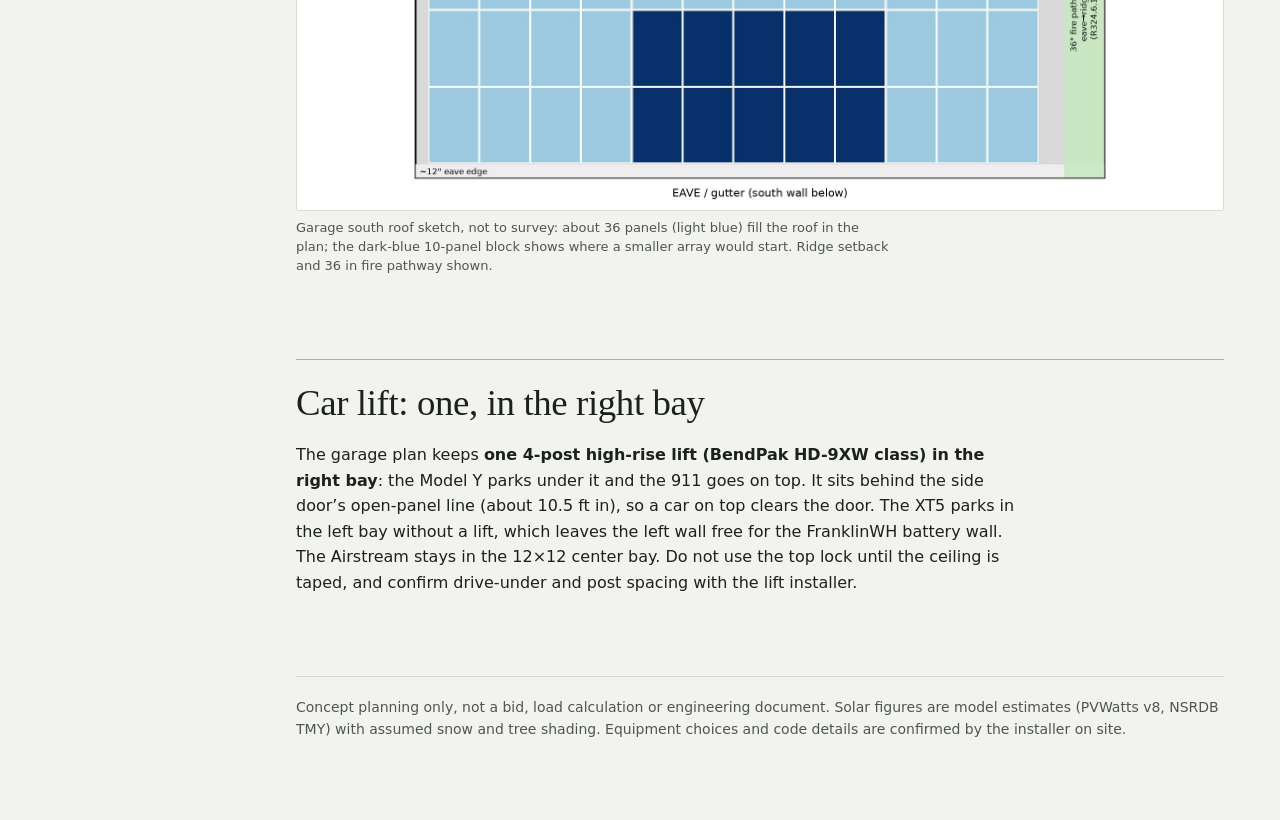
==== commit f1c4dbde: "Update 687 Starflower concept site 2026-11-23 21:44 EST" ====
--- a/backup-power.html
+++ b/backup-power.html
@@ -22,88 +22,317 @@
 ul{padding-left:20px}li{margin:3px 0}.muted{color:var(--muted);font-size:13px}
 .pc{display:grid;grid-template-columns:1fr 1fr;gap:14px}@media(max-width:800px){.hero,.pc{grid-template-columns:1fr}}
 
-.hero{grid-template-columns:1.5fr 1fr}.rendergrid{display:grid;grid-template-columns:repeat(auto-fit,minmax(350px,1fr));gap:18px}.rendergrid img{width:100%;border-radius:12px}figure{margin:0}figcaption{color:var(--muted);font-size:13px}iframe{width:100%;height:640px;border:1px solid var(--line);border-radius:12px} @media(max-width:700px){header,nav{padding:18px}main{padding:10px 18px}.hero{grid-template-columns:1fr}.rendergrid{grid-template-columns:1fr}}.fig2{display:grid;grid-template-columns:1fr 1fr;gap:14px}.fig2 img,.full img{width:100%;border-radius:12px;border:1px solid var(--line)}
-.full{margin:12px 0}.pill{display:inline-block;background:#232733;border:1px solid var(--line);border-radius:999px;padding:2px 10px;margin:2px;font-size:12.5px}
-.ok{color:var(--ok)}.tight{color:#e0c36a}.no{color:var(--bad)}
-.gal-sec{margin:18px 0 8px;font-size:15px}
-table.costs{width:100%;border-collapse:collapse;font-size:14px}table.costs th,table.costs td{border-bottom:1px solid var(--line);padding:6px 8px;text-align:left;vertical-align:top}table.costs th{font-size:12px;text-transform:uppercase;letter-spacing:.03em;opacity:.8}table.costs td.num,table.costs th.num{text-align:right;white-space:nowrap}
-table.costs tfoot td{font-weight:700;border-top:2px solid var(--line)}
-.ba{margin:0}
-.ba-frame{position:relative;overflow:hidden;border-radius:12px;border:1px solid var(--line);user-select:none;touch-action:none;cursor:ew-resize;background:#111}
-.ba-frame img{display:block;width:100%;height:auto;margin:0;border:0;border-radius:0;pointer-events:none;-webkit-user-drag:none}
-.ba-after-wrap{position:absolute;left:0;top:0;bottom:0;width:100%;overflow:hidden}
-.ba-handle{position:absolute;top:0;bottom:0;left:100%;width:2px;background:#fff;transform:translateX(-1px);pointer-events:none;box-shadow:0 0 0 1px rgba(0,0,0,.25)}
-.ba-handle:after{content:"";position:absolute;top:50%;left:50%;width:28px;height:28px;margin:-14px 0 0 -14px;border-radius:50%;background:#fff;box-shadow:0 1px 6px rgba(0,0,0,.35);background-image:linear-gradient(#333,#333),linear-gradient(#333,#333);background-size:2px 10px,10px 2px;background-position:center;background-repeat:no-repeat}
-.ba-range{position:absolute;left:0;right:0;bottom:0;width:100%;margin:0;opacity:0;height:44px;cursor:ew-resize}
-.ba-hint{position:absolute;left:10px;bottom:10px;background:rgba(0,0,0,.55);color:#fff;font-size:11px;padding:3px 8px;border-radius:999px;pointer-events:none;letter-spacing:.02em}
-@media(max-width:800px){.fig2{grid-template-columns:1fr}}
-@media print{nav,iframe,.noprint,.ba-range,.ba-handle,.ba-hint{display:none!important}body{background:#fff;color:#111}header{background:#fff}.card{background:#fafafa;border-color:#ddd}a{color:#1d5f80}
- section{break-inside:auto}figure,img,.card,table{break-inside:avoid}h2{break-after:avoid}.gal{grid-template-columns:repeat(2,1fr)!important}.printonly{display:block!important}main{max-width:none}
- #sauna .grid,#sauna .fig2,#garage .fig2,#office .fig2{grid-template-columns:1fr!important}
- .ba-after-wrap{width:100%!important}}
+.hero{grid-template-columns:1.5fr 1fr}.rendergrid{display:grid;grid-template-columns:repeat(auto-fit,minmax(350px,1fr));gap:18px}.rendergrid img{width:100%;border-radius:12px}figure{margin:0}figcaption{color:var(--muted);font-size:13px}iframe{width:100%;height:640px;border:1px solid var(--line);border-radius:12px} @media(max-width:700px){header,nav{padding:18px}main{padding:10px 18px}.hero{grid-template-columns:1fr}.rendergrid{grid-template-columns:1fr}}
+/* ==========================================================================
+   687 Starflower concept site — "proof book" system (Nov 2026 redesign)
+   Appended after the shared base CSS and overrides all of it.
+   Birch-grey paper, spruce frame (rail, masthead), cedar as the one accent.
+   System font stacks only. Light and dark follow the reader's OS setting.
+   ========================================================================== */
+
+:root{
+  color-scheme:light dark;
+  --paper:#f2f3ee; --sheet:#fafaf7; --tint:#e8eae3; --line:#d3d7cc; --line-2:#a9b1a3;
+  --ink:#1b211d; --ink-2:#4d564f;
+  --spruce:#1d2a24; --spruce-line:#34443b; --on-spruce:#eaeee7; --on-spruce-2:#b5c1b6; --cedar-s:#e5a676;
+  --cedar:#9a4a22; --link:#8a411c; --on-cedar:#fff;
+  --ok:#2c6a43; --tight:#7d5a06; --no:#a1362d; --bad:#a1362d;
+  --serif:"Iowan Old Style","Palatino Linotype",Palatino,"Book Antiqua",Georgia,"Liberation Serif",serif;
+  --sans:system-ui,-apple-system,"Segoe UI",Roboto,"Helvetica Neue","Noto Sans",Arial,sans-serif;
+  --pad:clamp(1.125rem,4.4vw,3.5rem);
+  --col:72rem;
+  /* names the base CSS and older markup still read */
+  --bg:var(--paper); --panel:var(--sheet); --text:var(--ink); --muted:var(--ink-2); --accent:var(--cedar); --accent2:var(--link);
+}
+@media (prefers-color-scheme:dark){
+  :root{
+    --paper:#131815; --sheet:#1a201c; --tint:#212923; --line:#2f3932; --line-2:#4c594f;
+    --ink:#e7eae3; --ink-2:#a9b3a9;
+    --spruce:#0c110e; --spruce-line:#27322b;
+    --cedar:#e5a676; --link:#e5a676; --on-cedar:#1c1208;
+    --ok:#8fcf9f; --tight:#e2c16a; --no:#ee9c92; --bad:#ee9c92;
+  }
+}
+
+/* ---------- page ---------- */
+html{font-size:100%;-webkit-text-size-adjust:100%;scroll-padding-top:4.25rem}
+body{margin:0;background:var(--paper);color:var(--ink);font:1rem/1.6 var(--sans);font-kerning:normal;text-rendering:optimizeLegibility}
+::selection{background:var(--cedar);color:var(--on-cedar)}
+:focus-visible{outline:2px solid var(--cedar);outline-offset:2px;border-radius:2px}
+a{color:var(--link);text-decoration-thickness:1px;text-underline-offset:.18em}
+a:hover{text-decoration-thickness:2px}
+b,strong{font-weight:650}
+img{max-width:100%}
+
+/* ---------- contents: strip on small screens, rail on wide ones ---------- */
+nav{position:sticky;top:0;z-index:5;display:flex;flex-wrap:nowrap;gap:0;margin:0;padding:0 calc(var(--pad) - .7rem);
+  overflow-x:auto;overscroll-behavior-x:contain;scrollbar-width:none;white-space:nowrap;
+  background:var(--spruce);border:0;border-bottom:1px solid var(--spruce-line);font-size:.875rem}
+nav::-webkit-scrollbar{display:none}
+nav a{flex:none;display:flex;align-items:center;min-height:3rem;padding:0 .7rem;color:var(--on-spruce-2);text-decoration:none;
+  box-shadow:inset 0 0 0 transparent;transition:color .15s}
+nav a:hover{color:var(--on-spruce)}
+nav a.on{color:#fff;font-weight:600;box-shadow:inset 0 -3px 0 var(--cedar-s)}
+nav a:focus-visible{outline-color:var(--cedar-s);outline-offset:-3px}
+/* links that leave the page (other page, PDF) carry a small drawn arrow */
+nav a:not([href^="#"])::after{content:"";flex:none;width:.6em;height:.6em;margin-left:.4em;opacity:.75;background:currentColor;
+  -webkit-mask:url("data:image/svg+xml,%3Csvg xmlns='http://www.w3.org/2000/svg' viewBox='0 0 10 10' fill='none' stroke='%23000' stroke-width='1.5'%3E%3Cpath d='M2 8l6-6M3 2h5v5'/%3E%3C/svg%3E") center/contain no-repeat;
+  mask:url("data:image/svg+xml,%3Csvg xmlns='http://www.w3.org/2000/svg' viewBox='0 0 10 10' fill='none' stroke='%23000' stroke-width='1.5'%3E%3Cpath d='M2 8l6-6M3 2h5v5'/%3E%3C/svg%3E") center/contain no-repeat}
+
+@media (min-width:1100px){
+  html{scroll-padding-top:1.5rem}
+  body{display:grid;grid-template-columns:15rem minmax(0,1fr);grid-template-rows:auto 1fr}
+  nav{grid-column:1;grid-row:1/-1;align-self:start;height:100vh;height:100dvh;flex-direction:column;overflow:hidden auto;white-space:normal;
+    padding:2.4rem 0 2rem;border-bottom:0;border-right:1px solid var(--spruce-line);scrollbar-width:thin;scrollbar-color:var(--spruce-line) transparent}
+  nav a{min-height:0;padding:.47rem 1.5rem .47rem 2.5rem;position:relative;line-height:1.3;font-size:.9rem}
+  nav a.on{box-shadow:none}
+  nav a.on::before{content:"";position:absolute;left:1.5rem;top:50%;width:.4rem;height:.4rem;margin-top:-.2rem;background:var(--cedar-s)}
+  body>header{grid-column:2;grid-row:1}
+  main{grid-column:2;grid-row:2}
+}
+
+/* ---------- masthead ---------- */
+header.mast{display:flex;flex-direction:column;padding:0;border:0;background:var(--spruce);color:var(--on-spruce)}
+header.mast:not(.has-photo) .mast-run{order:2;border-bottom:0;border-top:1px solid var(--spruce-line)}
+.mast-run{margin:0;max-width:none;padding:.8rem max(var(--pad),(100% - var(--col))/2);border-bottom:1px solid var(--spruce-line);
+  font-size:.75rem;line-height:1.5;letter-spacing:.1em;color:var(--on-spruce-2)}
+.mast-stage{position:relative}
+.mast-img{display:block;cursor:zoom-in}
+.mast-img img{display:block;width:100%;height:auto;aspect-ratio:16/9;object-fit:cover;object-position:50% 0}
+.mast-text{padding:1.6rem max(var(--pad),(100% - var(--col))/2) 1.9rem}
+.mast h1{margin:0;font:400 clamp(2.4rem,1.3rem + 4.6vw,4.5rem)/1.02 var(--serif);letter-spacing:-.015em;color:#fff;text-wrap:balance}
+.mast h1 span{color:inherit}
+.mast h1 .sep{position:absolute;width:1px;height:1px;overflow:hidden;clip-path:inset(50%);white-space:nowrap}
+.mast h1 .h1-sub{display:block;margin-top:.7rem;font:400 clamp(1.05rem,.92rem + .6vw,1.4rem)/1.3 var(--sans);letter-spacing:0;color:var(--on-spruce)}
+.mast .sub{margin:.9rem 0 0;max-width:68ch;font-size:.875rem;line-height:1.5;color:var(--on-spruce-2)}
+@media (min-width:760px){
+  .has-photo .mast-img img{aspect-ratio:auto;height:clamp(26rem,68vh,41rem);object-position:50% 62%}
+  .has-photo .mast-text{position:absolute;inset:auto 0 0;padding-top:8rem;padding-bottom:2.2rem;pointer-events:none;
+    background:linear-gradient(to top,rgba(13,20,16,.95) 0,rgba(13,20,16,.82) 36%,rgba(13,20,16,.45) 68%,rgba(13,20,16,0) 100%)}
+  .has-photo .mast .sub,.has-photo .sub{color:#dfe5dc}
+  header.mast:not(.has-photo) .mast-text{padding-top:3.5rem;padding-bottom:3rem}
+}
+
+/* ---------- reading column ---------- */
+main{width:100%;max-width:calc(var(--col) + 2*var(--pad));margin:0 auto;padding:0 var(--pad) 4rem}
+section{margin-top:clamp(3.5rem,6.5vw,5.5rem);padding-top:1.4rem;border-top:1px solid var(--line-2)}
+main>section:first-child{margin-top:clamp(2rem,4vw,3rem);padding-top:0;border-top:0}
+h2{margin:0 0 1.1rem;padding:0;border:0;max-width:30ch;
+  font:400 clamp(1.6rem,1.25rem + 1.5vw,2.3rem)/1.14 var(--serif);letter-spacing:-.01em;text-wrap:balance}
+h3{margin:2.2rem 0 .5rem;font:650 1.0625rem/1.3 var(--sans);color:var(--ink);text-wrap:balance}
+p{margin:0 0 1rem;max-width:72ch}
+ul,ol{margin:0 0 1rem;padding-left:1.2rem}
+li{margin:.4rem 0;max-width:72ch}
+li::marker{color:var(--ink-2)}
+.muted{color:var(--ink-2);font-size:.875rem}
+.sub{color:var(--ink-2)}
+.warn,.note{max-width:78ch;margin:0 0 1rem;padding:.8rem 1rem;border:1px solid var(--line);border-radius:3px;background:var(--tint);color:var(--ink);font-size:.9375rem}
+.colophon{max-width:none;margin-top:5rem;padding-top:1.2rem;border-top:1px solid var(--line)}
+.back-row{margin:0 0 1.5rem}
+.back{font-size:.875rem;color:var(--ink-2)}
+
+/* status: a drawn mark plus the colour, never colour alone */
+.ok{color:var(--ok)}.tight{color:var(--tight)}.no{color:var(--no)}
+h3.ok::before,h3.tight::before,h3.no::before{content:"";display:inline-block;width:.62em;height:.62em;margin-right:.5em;border:2px solid currentColor;border-radius:50%;vertical-align:.02em}
+h3.ok::before{background:currentColor}
+h3.tight::before{background:linear-gradient(90deg,currentColor 50%,transparent 50%)}
+.tag{border-radius:2px}
+.pill{background:var(--tint);border:1px solid var(--line);border-radius:2px;padding:.1rem .55rem;font-size:.8125rem}
+
+/* ---------- panels ---------- */
+.grid{display:grid;grid-template-columns:repeat(auto-fit,minmax(min(100%,25rem),1fr));gap:0 3rem;align-items:start;margin:1.75rem 0}
+.card{background:none;border:0;border-top:1px solid var(--line);border-radius:0;padding:1.15rem 0 1.5rem}
+.grid>.card:last-child:nth-child(odd){grid-column:1/-1}
+.card>h3:first-child{margin-top:0}
+.card>:last-child,.card>ul>li:last-child{margin-bottom:0}
+section>.card{margin:1.5rem 0}
+/* a panel that only holds a table sits straight on the page */
+.card:has(>.table-wrap){border:0;padding:0}
+
+/* overview */
+.glance>h2{margin:0 0 .9rem;font-size:1.5rem;line-height:1.2}
+table.facts,table.facts tbody{display:block;width:100%}
+table.facts tbody{display:grid;grid-template-columns:repeat(2,minmax(0,1fr));column-gap:3rem}
+table.facts tr{display:grid;grid-template-columns:8.25rem minmax(0,1fr);column-gap:1rem;padding:.7rem 0;border-top:1px solid var(--line)}
+table.facts td{display:block;padding:0;border:0;font-size:.9375rem;line-height:1.45}
+table.facts td:first-child{color:var(--ink-2);font-size:.875rem}
+.actions{display:flex;flex-wrap:wrap;gap:.6rem;max-width:none;margin:1.5rem 0 0}
+.cta{display:inline-flex;align-items:center;min-height:2.75rem;margin:0;padding:.3rem 1.1rem;border:1px solid var(--line-2);border-radius:3px;
+  background:transparent;color:var(--ink);font-weight:600;font-size:.9375rem;text-decoration:none;transition:background-color .15s,border-color .15s}
+.cta:hover{background:var(--tint);border-color:var(--ink-2)}
+.cta:first-child{background:var(--cedar);border-color:var(--cedar);color:var(--on-cedar)}
+.cta:first-child:hover{filter:brightness(1.1)}
+.briefs{display:grid;grid-template-columns:repeat(2,minmax(0,1fr));gap:0 3rem;margin-top:2.75rem}
+.briefs .card p{font-size:.9375rem}
+@media (max-width:759px){
+  table.facts tbody,.briefs{grid-template-columns:minmax(0,1fr)}
+  table.facts tr{grid-template-columns:6.75rem minmax(0,1fr)}
+}
+
+/* ---------- prints: one frame grammar for every image ---------- */
+figure{margin:0}
+figure>a{display:block;text-decoration:none;border-radius:2px}
+figure>a:focus-visible{outline-offset:3px}
+figure img,.fig2 img,.full img,.gal img{display:block;width:100%;height:auto;border:0;border-radius:2px;background:var(--tint);
+  outline:1px solid color-mix(in srgb,var(--ink) 16%,transparent);outline-offset:-1px}
+figure>a>img{cursor:zoom-in;transition:filter .2s}
+figure>a:hover>img{filter:brightness(1.06) contrast(1.02)}
+figcaption{margin-top:.55rem;max-width:72ch;color:var(--ink-2);font-size:.8125rem;line-height:1.45}
+
+.gal{display:grid;grid-template-columns:repeat(auto-fill,minmax(13.5rem,1fr));gap:1.6rem 1rem;margin:0 0 1rem}
+.gal img{aspect-ratio:3/2;object-fit:cover}
+.gal figcaption{font-size:.8125rem;color:var(--ink-2)}
+h3.gal-sec{display:flex;align-items:center;gap:1rem;margin:2.6rem 0 1rem;font-size:.9375rem}
+h3.gal-sec::after{content:"";flex:1;height:1px;background:var(--line)}
+
+/* inspection photos are small originals: thumbnail and note, side by side */
+.sys-gal{grid-template-columns:repeat(auto-fill,minmax(min(100%,19rem),1fr));gap:1.1rem 2rem}
+.sys-gal figure{display:grid;grid-template-columns:6.5rem minmax(0,1fr);gap:.9rem;align-items:start}
+.sys-gal img{aspect-ratio:1}
+.sys-gal figcaption{margin:0;color:var(--ink);font-size:.84rem}
+
+/* the garage set: one lead print, the rest in threes */
+@media (min-width:900px){
+  .garage-gal{grid-template-columns:repeat(6,minmax(0,1fr))}
+  .garage-gal figure{grid-column:span 2}
+  .garage-gal figure:first-child{grid-column:span 4;grid-row:span 2;display:flex;flex-direction:column}
+  .garage-gal figure:first-child a{flex:1;min-height:0;display:flex}
+  .garage-gal figure:first-child img{aspect-ratio:auto;height:100%;min-height:18rem}
+  .garage-gal figure:first-child figcaption{font-size:.9375rem;color:var(--ink)}
+}
+@media (min-width:560px) and (max-width:899px){
+  .garage-gal{grid-template-columns:repeat(2,minmax(0,1fr))}
+  .garage-gal figure:first-child{grid-column:1/-1}
+}
+@media (max-width:559px){
+  .gal{grid-template-columns:repeat(2,minmax(0,1fr));gap:1.2rem .75rem}
+  .garage-gal,.sys-gal{grid-template-columns:minmax(0,1fr)}
+}
+
+.fig2{display:grid;grid-template-columns:repeat(2,minmax(0,1fr));gap:1.75rem 3rem;align-items:start;margin:1.5rem 0}
+.fig2 img{aspect-ratio:3/2;object-fit:contain}
+.full{margin:1.5rem 0}
+.full img{width:auto;max-width:100%;max-height:min(92vh,58rem)}
+@media (max-width:800px){.fig2{grid-template-columns:minmax(0,1fr)}}
+
+iframe{display:block;width:100%;height:auto;aspect-ratio:16/10;min-height:24rem;max-height:82vh;border:1px solid var(--line);border-radius:3px;background:#0f1115}
+
+/* ---------- tables ---------- */
+.table-wrap{overflow-x:auto;margin:1.25rem 0}
+table.costs{width:100%;border-collapse:collapse;font-size:.9rem;line-height:1.45;font-variant-numeric:tabular-nums}
+table.costs th,table.costs td{padding:.65rem 1.25rem .65rem 0;border:0;border-bottom:1px solid var(--line);text-align:left;vertical-align:top}
+table.costs th{padding-bottom:.5rem;border-bottom-color:var(--line-2);color:var(--ink-2);font-size:.75rem;font-weight:650;letter-spacing:.05em;text-transform:uppercase;opacity:1;white-space:nowrap}
+table.costs tbody td:first-child{font-weight:600}
+table.costs td.num,table.costs th.num{padding:.65rem 0 .65rem 1.25rem;text-align:right;white-space:nowrap}
+table.costs tfoot td{border-top:2px solid var(--ink);border-bottom:0;font-weight:700}
+table.costs.wide{min-width:45rem}
+tr.rec td{background:color-mix(in srgb,var(--ok) 10%,transparent)}
+.table-wrap+h3,.table-wrap+.muted{margin-top:2rem}
+
+@media (max-width:680px){
+  /* each row becomes a small record: name, then labelled values */
+  table.costs,table.costs tbody,table.costs tfoot{display:block}
+  table.costs thead{position:absolute;width:1px;height:1px;overflow:hidden;clip-path:inset(50%)}
+  table.costs tr{display:grid;grid-template-columns:repeat(3,minmax(0,1fr));gap:.5rem .75rem;padding:.95rem 0;border-top:1px solid var(--line)}
+  table.costs tbody tr:first-child{border-top-color:var(--line-2)}
+  table.costs td,table.costs td.num{display:block;grid-column:1/-1;padding:0;border:0;text-align:left;white-space:normal}
+  table.costs td.num{grid-column:auto}
+  table.costs td:empty,table.costs td.nil{display:none}
+  table.costs td[data-l]::before{content:attr(data-l);display:block;margin-bottom:.1rem;color:var(--ink-2);font-size:.75rem;font-weight:650;letter-spacing:.05em;text-transform:uppercase}
+  table.costs tfoot tr{border-top:2px solid var(--ink)}
+  table.costs tfoot td{border:0}
+}
+
+/* ---------- viewing table (enhance.js) ---------- */
+html:has(dialog.lb[open]){overflow:hidden}
+dialog.lb{position:fixed;inset:0;width:100vw;height:100vh;height:100dvh;max-width:none;max-height:none;margin:0;padding:0;border:0;
+  overflow:hidden;background:#0b100d;color:#eaeee7}
+dialog.lb[open]{display:grid;grid-template-rows:minmax(0,1fr) auto}
+dialog.lb::backdrop{background:#0b100d}
+.lb-stage{display:grid;grid-template:minmax(0,1fr)/minmax(0,1fr);place-items:center;min-height:0;padding:4rem 4.5rem .75rem}
+.lb-stage img{display:block;max-width:100%;max-height:100%;width:auto;height:auto;object-fit:contain;border-radius:2px;background:#161d19}
+.lb-bar{display:flex;align-items:flex-start;gap:1rem;padding:.6rem 1.25rem 1.1rem}
+.lb-cap{flex:1;margin:0;max-width:86ch;max-height:6.2em;overflow:auto;font-size:.875rem;line-height:1.45;color:#dfe5dc}
+.lb-cap a{color:#e5a676}
+.lb-n{margin-left:auto;padding-top:.1rem;color:#b5c1b6;font-size:.8125rem;font-variant-numeric:tabular-nums;white-space:nowrap}
+.lb-btn{display:grid;place-items:center;flex:none;width:2.75rem;height:2.75rem;padding:0;border:0;border-radius:3px;background:rgba(234,238,231,.1);color:#eaeee7;cursor:pointer;transition:background-color .15s}
+.lb-btn:hover{background:rgba(234,238,231,.2)}
+.lb-btn:focus-visible{outline:2px solid #e5a676;outline-offset:2px}
+.lb-open{margin-top:-.35rem}
+.lb-prev,.lb-next,.lb-x{position:absolute}
+.lb-prev{left:.75rem;top:calc(50% - 3rem)}
+.lb-next{right:.75rem;top:calc(50% - 3rem)}
+.lb-x{right:.75rem;top:.75rem}
+@media (max-width:700px){
+  .lb-stage{padding:4rem .5rem .5rem}
+  .lb-prev,.lb-next{background:rgba(11,16,13,.6)}
+  .lb-prev{left:.5rem}.lb-next{right:.5rem}
+}
+@media (prefers-reduced-motion:no-preference){
+  dialog.lb[open]{animation:lb-in .24s cubic-bezier(.16,1,.3,1)}
+  @keyframes lb-in{from{opacity:0}to{opacity:1}}
+}
+
 .printonly{display:none}
+
+/* ---------- print / PDF ---------- */
 @media print{
-  header{padding:10px 20px !important;margin:0 !important;break-after:avoid;page-break-after:avoid}
-  header h1{font-size:22px;margin:4px 0}
-  .hero{break-inside:avoid;page-break-before:avoid;margin-top:8px}
-  .cta{display:none !important}
-}
-@media print{
-  nav{position:static !important;display:none !important}
-  .hero{display:grid !important;grid-template-columns:1.4fr 1fr !important;gap:12px !important;break-inside:auto;page-break-before:avoid;margin-top:8px}
-  .hero img{max-height:3.4in;object-fit:cover;width:100%}
-}
-
-/* Full-screen before/after gallery */
-.ba{position:relative}
-.ba-expand{position:absolute;top:10px;right:10px;z-index:4;border:0;border-radius:999px;background:rgba(0,0,0,.55);color:#fff;font-size:14px;padding:6px 10px;cursor:pointer;line-height:1}
-.ba-expand:hover,.ba-expand:focus{background:rgba(0,0,0,.8)}
-.ba-frame{cursor:ew-resize}
-.lb{position:fixed;inset:0;z-index:8000;background:rgba(8,10,14,.94);display:flex;flex-direction:column;align-items:center;justify-content:center;padding:56px 56px 72px;touch-action:none}
-.lb[hidden]{display:none!important}
-.lb-stage{position:relative;width:min(1400px,100%);max-height:100%;display:flex;align-items:center;justify-content:center}
-.lb-stage .ba-frame{width:100%;max-height:calc(100vh - 140px);border-radius:8px;background:#111}
-.lb-stage .ba-frame img{width:100%;height:auto;max-height:calc(100vh - 140px);object-fit:contain}
-.lb-stage .ba-after{max-height:calc(100vh - 140px);object-fit:contain}
-.lb-bar{position:absolute;left:0;right:0;bottom:0;display:flex;align-items:center;justify-content:space-between;gap:16px;padding:14px 20px;color:#fff;font-size:15px;background:linear-gradient(transparent,rgba(0,0,0,.65))}
-.lb-count{opacity:.85;white-space:nowrap}
-.lb-cap{min-width:0}
-.lb-x,.lb-prev,.lb-next{position:absolute;border:0;background:rgba(255,255,255,.12);color:#fff;cursor:pointer;border-radius:999px;z-index:2}
-.lb-x{top:12px;right:12px;width:44px;height:44px;font-size:28px;line-height:44px}
-.lb-prev,.lb-next{top:50%;transform:translateY(-50%);width:48px;height:48px;font-size:32px;line-height:48px}
-.lb-prev{left:10px}
-.lb-next{right:10px}
-.lb-x:hover,.lb-prev:hover,.lb-next:hover,.lb-x:focus,.lb-prev:focus,.lb-next:focus{background:rgba(255,255,255,.28)}
-body.lb-on{overflow:hidden}
-@media(max-width:700px){
-  .lb{padding:48px 8px 64px}
-  .lb-prev,.lb-next{width:40px;height:40px;font-size:26px}
-}
-
-@media print{
-  .lb,.ba-expand,.ba-before,.listing-only,.ba-range,.ba-handle,.ba-hint{display:none!important}
-  .ba-after-wrap{position:static!important;width:100%!important;height:auto!important;overflow:visible!important;inset:auto!important}
-  .ba-after{width:100%!important;height:auto!important;max-height:none!important}
-  .ba-frame{border:0!important;overflow:visible!important;background:transparent!important}
-}
-
-.table-wrap{overflow-x:auto;margin:14px 0}
-table.costs.wide{min-width:720px}
-tr.rec td{background:rgba(127,209,138,.08)}
-.note{border-left:3px solid var(--accent);background:#1f1a12;padding:8px 12px;border-radius:6px;margin:12px 0}
+  :root{
+    --paper:#fff; --sheet:#fff; --tint:#f3f4f0; --line:#cfd3c9; --line-2:#8f978b; --ink:#111; --ink-2:#444;
+    --cedar:#8a411c; --link:#8a411c; --on-cedar:#fff; --ok:#2c6a43; --tight:#7d5a06; --no:#a1362d; --bad:#a1362d;
+  }
+  @page{margin:.5in}
+  html{font-size:10.5pt}
+  body{display:block;background:#fff;color:#111}
+  nav,iframe,.noprint,dialog.lb,.cta{display:none!important}
+  .printonly{display:block!important}
+  header.mast{background:none;color:#111;break-after:avoid}
+  header.mast .mast-run,header.mast:not(.has-photo) .mast-run{order:2;padding:5pt 0 0;border:0;border-top:1px solid #999;color:#444}
+  .mast-stage{display:flex;flex-direction:column-reverse}
+  .mast-text,.has-photo .mast-text{position:static;padding:0 0 10pt;background:none}
+  .mast-img{margin-bottom:8pt}
+  .mast h1{font-size:27pt;color:#111}
+  .mast h1 .h1-sub{font-size:12pt;color:#222}
+  .mast .sub,.has-photo .mast .sub{color:#444}
+  .mast-img img,.has-photo .mast-img img{height:3.5in;aspect-ratio:auto}
+  main{max-width:none;padding:0}
+  section{margin-top:20pt;padding-top:10pt;break-inside:auto}
+  main>section:first-child{margin-top:12pt;padding-top:0}
+  h2{font-size:17pt;max-width:none}
+  h2,h3{break-after:avoid}
+  p,li{max-width:none}
+  figure,img,.card,tr,.warn{break-inside:avoid}
+  .gal{grid-template-columns:repeat(2,1fr)!important;gap:12pt 10pt}
+  .garage-gal figure,.garage-gal figure:first-child{grid-column:auto;grid-row:auto;display:block}
+  .garage-gal figure:first-child img{aspect-ratio:3/2;height:auto;min-height:0}
+  .garage-gal figure:first-child figcaption{font-size:.8125rem;color:var(--ink-2)}
+  .sys-gal figure{display:block}
+  .sys-gal img{aspect-ratio:4/3}
+  .sys-gal figcaption{margin-top:4pt;color:#333}
+  .grid{grid-template-columns:1fr 1fr}
+  .briefs{gap:0 18pt;margin-top:14pt}
+  #sauna .grid,#sauna .fig2,#garage .fig2,#office .fig2{grid-template-columns:1fr!important}
+  .full img{max-height:8.6in}
+  table.costs{font-size:9pt}
+  table.costs tfoot{display:table-row-group}
+  table.costs th,table.costs td{padding-top:4pt;padding-bottom:4pt}
+  a{color:#111}
+  main a[href^="http"]{color:var(--link)}
+  figure a:hover>img{filter:none}
+}
 </style></head><body>
-<header><div class="sub">WOODLAND TRAILS · WHITEWATER TOWNSHIP, MICHIGAN · CLARK + JENNY’S PROPERTY CONCEPT</div>
-<h1>687 Starflower Ln <span>· backup power &amp; garage</span></h1>
-<div class="sub">FranklinWH battery wall, generator choice, Wall Connector, solar-ready roof · planning notes updated Nov 22, 2026</div></header>
-<nav><a href="index.html">Concept site</a><a href="index.html#garage">Garage gym</a><a href="#plan">Current plan</a><a href="#batteries">FranklinWH wall</a><a href="#generator">Generator</a><a href="#airstream">Airstream</a><a href="#charger">Wall Connector</a><a href="#solar">Solar-ready</a><a href="#lift">Car lift</a><a href="687-Starflower-Concept.pdf">PDF</a></nav>
+<nav aria-label="Sections"><a href="index.html">Concept site</a><a href="index.html#garage">Garage gym</a><a href="#plan">Current plan</a><a href="#batteries">FranklinWH wall</a><a href="#generator">Portable generator</a><a href="#airstream">Airstream</a><a href="#charger">Wall Connector</a><a href="#solar">Solar-ready</a><a href="#lift">Car lift</a><a href="687-Starflower-Concept.pdf">PDF</a></nav>
+<header class="mast"><p class="mast-run">WOODLAND TRAILS · WHITEWATER TOWNSHIP, MICHIGAN · CLARK + JENNY’S PROPERTY CONCEPT</p>
+<div class="mast-stage"><div class="mast-text"><h1>687 Starflower Ln<span class="sep"> · </span><span class="h1-sub">backup power &amp; garage</span></h1>
+<p class="sub">3 FranklinWH batteries, a south-roof solar array and a portable-generator inlet · planning notes updated Nov 23, 2026</p></div></div></header>
 <main>
 <section id="plan">
-<p><a class="back" href="index.html" style="display:inline-block;margin:12px 8px 0 0;font-size:13px;color:var(--muted)">← Back to the concept site</a></p>
+<p class="back-row"><a class="back" href="index.html">← Back to the concept site</a></p>
 <h2>The current plan</h2>
-<p>Whole-house backup on a <b>FranklinWH</b> system: three aPower 2 batteries, an aGate, and a Generator Module, on the left wall of the garage. The plan adds a single emergency generator source, a Tesla Wall Connector on a load-managed circuit, and solar-ready provisions so panels can be added later. Propane heat is what makes about 45 kWh of batteries workable, because the furnace only needs its blower and controls.</p>
+<p>The plan is three parts: <b>three FranklinWH aPower 2 batteries</b> with the aGate on the left wall of the garage, <b>a starter solar array that fills the garage’s south roof</b>, and <b>space plus an outdoor inlet for a portable 240V dual-fuel generator</b> that plugs into the aGate’s generator input when needed. A Tesla Wall Connector sits on a load-managed circuit. Propane heat is what makes about 45 kWh of batteries workable, because the furnace only needs its blower and controls.</p>
 <div class="grid">
 <div class="card"><h3>About 2–3 days on batteries</h3><p>About <b>45 kWh</b> of storage covers essentials (well, furnace blower, fridge, lights, internet, roughly 15–20 kWh a day) for about <b>2½–3 days</b>. Heavy hot-tub or EV use shortens that.</p></div>
-<div class="card"><h3>Longer outages = generator</h3><p>The generator recharges the batteries and then shuts off, so it only runs a few hours at a time. In winter, solar on this lot adds little (see below), so the generator is what carries a long January outage.</p></div>
+<div class="card"><h3>Longer outages = solar, then the portable</h3><p>From spring to fall the south-roof array refills the batteries on most days. In a long winter outage, when trees and snow cut solar, the portable generator is rolled out, plugged into the inlet, run a few hours to recharge the batteries, and shut off.</p></div>
 <div class="card"><h3>Garage layout</h3><p>The battery wall is on the left (south) wall of the garage, with 36 in kept clear in front and bollards. One car lift is in the right bay, and the Wall Connector is on the right bay’s front wall. See the <a href="index.html#garage">garage v2 plan</a>.</p></div>
 </div>
 <p class="muted">Planning notes only, not a bid, load calculation or engineering document. The installer finalizes the equipment, the layout and the code details.</p>
@@ -115,7 +344,7 @@
 <div class="card"><h3>What goes on the wall</h3><ul>
 <li><b>3 × aPower 2</b>, about 15 kWh each, about 45 kWh total.</li>
 <li><b>aGate</b>, the control and transfer unit. It islands the house in an outage and has the solar and generator inputs.</li>
-<li><b>Generator Module</b>, for the one emergency generator source.</li>
+<li><b>Generator input</b> (FranklinWH Generator Module if the installer needs it) for the portable generator inlet.</li>
 </ul></div>
 <div class="card"><h3>Placement</h3><ul>
 <li>Along the left garage wall, away from the lifting platform and the car lift.</li>
@@ -127,19 +356,18 @@
 </section>
 
 <section id="generator">
-<h2>Generator: pick one emergency source</h2>
-<p>FranklinWH supports <b>a single emergency power source</b>: a standby generator, a portable generator, or vehicle-to-load. The house gets one or the other, not both.</p>
+<h2>Portable dual-fuel generator on an outdoor inlet</h2>
+<p>FranklinWH supports one generator source. This house uses a <b>portable</b> one: no permanent standby generator and no generator pad.</p>
 <div class="grid">
-<div class="card"><h3 class="ok">Option 1: 240V dual-fuel portable on an outdoor inlet</h3><ul>
-<li>The installer suggested a 240V portable (a typical home-center dual-fuel model) plugged into an outdoor generator inlet that feeds the Generator Module. It charges <b>about one battery per 3–4 hours</b>, roughly 4–5 kW into the batteries.</li>
-<li>It must be <b>240V split-phase</b>. Dual-fuel lets it run on gasoline or off the existing 500-gallon propane tank through an outdoor quick-connect.</li>
-<li><b>Manual start only:</b> someone starts it when the batteries run low, runs it a few hours, and shuts it off. It best fits if someone is usually home during winter outages.</li>
-<li>Run it outdoors only, well away from doors and windows. The inlet is marked on the garage plan near the battery wall.</li>
-</ul></div>
-<div class="card"><h3>Option 2: optional propane standby</h3><ul>
-<li>A permanently installed propane standby on the existing 500-gallon tank. It sits on a pad outside the garage (an optional pad is shown on the plan).</li>
-<li><b>Starts and stops on its own</b> based on battery charge, so it protects a vacant house in a January outage (well, heat, freeze protection), for example while you’re away with the Airstream.</li>
-<li>If the house will often sit empty in winter, this is the safer choice. If someone is nearly always home, the portable is reasonable.</li>
+<div class="card"><h3 class="ok">The setup</h3><ul>
+<li>A <b>240V split-phase dual-fuel portable</b> (a typical home-center model) runs on gasoline, or on propane from the existing tank through an outdoor quick-connect.</li>
+<li>It plugs into a weatherproof <b>outdoor generator inlet</b> on the outside of the south garage wall, wired to the aGate’s generator input. It charges <b>about one battery per 3–4 hours</b>, roughly 4–5 kW into the batteries.</li>
+<li>Keep a parking spot for it on the outside wall by the inlet, clear of windows and doors, and store it in the garage or shed between uses.</li>
+</ul></div>
+<div class="card"><h3>How it’s used</h3><ul>
+<li><b>Manual start:</b> when the batteries run low in a long outage, start it, run it a few hours, and shut it off.</li>
+<li>Run it outdoors only, well away from doors and windows. Never in the garage.</li>
+<li>The installer confirms the inlet rating, the generator size the aGate accepts, and the wiring.</li>
 </ul></div>
 </div>
 </section>
@@ -156,12 +384,12 @@
 </section>
 
 <section id="solar">
-<h2>Solar-ready now, panels later</h2>
-<p>Panels may not go up right away, or may start as a small array. The cheap steps now are done during the battery install:</p>
+<h2>Starter solar array: fill the garage south roof</h2>
+<p>The plan is a starter array that <b>fills the garage’s south roof</b>, about 36 panels after fire-code pathways and setbacks. It is installed with the batteries or soon after, with the inverter path the installer chooses (microinverters handle tree shade better; an aPower S with its built-in solar input is the other option).</p>
 <ul>
-<li><b>Reserve the aGate solar breaker position</b>, so a future inverter lands on the backed-up side.</li>
-<li><b>Run empty conduit</b> from the aGate to the garage attic or roof (dashed line on the garage plan), and leave wall space for an inverter.</li>
-<li><b>Consider an aPower S</b> in place of one aPower 2. It has a built-in solar input, so a small array could connect later without a separate inverter. Microinverters handle tree shade better, so the installer should model both.</li>
+<li><b>Reserve the aGate solar breaker position</b>, so the array lands on the backed-up side.</li>
+<li><b>Conduit</b> from the aGate up to the garage roof, and wall space for an inverter or disconnect beside the batteries.</li>
+<li>Get a measured shade report first; trimming the nearest band of trees helps more than extra panels.</li>
 </ul>
 <h3>Garage south roof: sun analysis</h3>
 <div class="grid">
@@ -181,9 +409,9 @@
 <li>About 2 kW makes too little to be worth it (under 1 kWh a day in winter).</li>
 </ul></div>
 </div>
-<p><b>What to expect:</b> from April to September, about 6 kW as-is roughly matches a frugal outage day (about one aPower a day in July). From December to February it covers only about <b>10–15% of an outage day</b> (about 2 kWh a day in January), so the generator is still needed in winter.</p>
-<div class="full"><figure><a href="img/bp-solar-monthly.jpg"><img loading="lazy" src="img/bp-solar-monthly.jpg" alt="Monthly solar output estimates for the garage south roof"></a><figcaption>Estimated monthly output per kW (left) and average daily output for 2.2, 4.3, 6 and 15.5 kW arrays with today’s tree line (right). PVWatts v8 with snow-loss and tree-shade estimates; tree inputs are estimates until a measured shade report.</figcaption></figure></div>
-<div class="full"><figure><a href="img/bp-roof-sketch.jpg"><img loading="lazy" src="img/bp-roof-sketch.jpg" alt="Garage south roof panel layout sketch"></a><figcaption>Garage south roof sketch, not to survey: about 36 panels at most (light blue) and a suggested 10-panel, about 4.3 kW starter block (dark blue), with the ridge setback and the 36 in fire pathway.</figcaption></figure></div>
+<p><b>What to expect:</b> a full south roof (about 15.5 kW) makes more than a frugal outage day from April to September, even with today’s trees. From December to February it covers only part of an outage day, so the portable generator stays in the plan for winter.</p>
+<div class="full"><figure><a href="img/bp-solar-monthly.jpg" target="_blank" rel="noopener"><img loading="lazy" src="img/bp-solar-monthly.jpg" alt="Monthly solar output estimates for the garage south roof" width="1870" height="714" decoding="async"></a><figcaption>Estimated monthly output per kW (left) and average daily output for 2.2, 4.3, 6 and 15.5 kW arrays with today’s tree line (right). PVWatts v8 with snow-loss and tree-shade estimates; tree inputs are estimates until a measured shade report.</figcaption></figure></div>
+<div class="full"><figure><a href="img/bp-roof-sketch.jpg" target="_blank" rel="noopener"><img loading="lazy" src="img/bp-roof-sketch.jpg" alt="Garage south roof panel layout sketch" width="1870" height="900" decoding="async"></a><figcaption>Garage south roof sketch, not to survey: about 36 panels (light blue) fill the roof in the plan; the dark-blue 10-panel block shows where a smaller array would start. Ridge setback and 36 in fire pathway shown.</figcaption></figure></div>
 </section>
 
 <section id="lift">
@@ -191,5 +419,109 @@
 <p>The garage plan keeps <b>one 4-post high-rise lift (BendPak HD-9XW class) in the right bay</b>: the Model Y parks under it and the 911 goes on top. It sits behind the side door’s open-panel line (about 10.5 ft in), so a car on top clears the door. The XT5 parks in the left bay without a lift, which leaves the left wall free for the FranklinWH battery wall. The Airstream stays in the 12×12 center bay. Do not use the top lock until the ceiling is taped, and confirm drive-under and post spacing with the lift installer.</p>
 </section>
 
-<p class="muted" style="margin-top:30px">Concept planning only, not a bid, load calculation or engineering document. Solar figures are model estimates (PVWatts v8, NSRDB TMY) with assumed snow and tree shading. Equipment choices and code details are confirmed by the installer on site.</p>
-</main></body></html>
+<p class="muted colophon">Concept planning only, not a bid, load calculation or engineering document. Solar figures are model estimates (PVWatts v8, NSRDB TMY) with assumed snow and tree shading. Equipment choices and code details are confirmed by the installer on site.</p>
+</main><script>/* 687 Starflower concept site: optional enhancements. No libraries, no network.
+   1. Marks the section being read in the contents rail / strip.
+   2. Viewing table: opens figure photos in place (Esc, arrows, swipe). With JS off the links open the file. */
+(function () {
+  var d = document, nav = d.querySelector('nav');
+
+  /* 1. active section */
+  if (nav) {
+    var links = {}, cur = null, tick = 0;
+    [].forEach.call(nav.querySelectorAll('a[href^="#"]'), function (a) { links[a.getAttribute('href').slice(1)] = a; });
+    var secs = [].filter.call(d.querySelectorAll('section[id]'), function (s) { return links[s.id]; });
+    var mark = function (id) {
+      if (id === cur) return;
+      if (cur) { links[cur].classList.remove('on'); links[cur].removeAttribute('aria-current'); }
+      cur = id;
+      var a = links[id];
+      if (!a) return;
+      a.classList.add('on'); a.setAttribute('aria-current', 'true');
+      var r = a.getBoundingClientRect(), n = nav.getBoundingClientRect(), to = {};
+      if (r.left < n.left + 32 || r.right > n.right - 32) to.left = nav.scrollLeft + r.left - n.left - (n.width - r.width) / 2;
+      if (r.top < n.top + 16 || r.bottom > n.bottom - 16) to.top = nav.scrollTop + r.top - n.top - (n.height - r.height) / 2;
+      if (('left' in to || 'top' in to) && nav.scrollTo) nav.scrollTo(to);
+    };
+    var pick = function () {
+      tick = 0;
+      var line = Math.min(innerHeight * 0.35, 260), best = secs[0];
+      for (var i = 0; i < secs.length; i++) if (secs[i].getBoundingClientRect().top <= line) best = secs[i];
+      if (innerHeight + scrollY >= d.documentElement.scrollHeight - 4) best = secs[secs.length - 1];
+      if (best) mark(best.id);
+    };
+    if (secs.length) {
+      addEventListener('scroll', function () { if (!tick) tick = requestAnimationFrame(pick); }, { passive: true });
+      addEventListener('resize', pick);
+      pick();
+    }
+  }
+
+  /* 2. viewing table */
+  if (!window.HTMLDialogElement) return;
+  var items = [].filter.call(d.querySelectorAll('figure a > img, .mast-img > img'), function (im) {
+    return /\.(jpe?g|png|webp|gif)$/i.test(im.parentNode.getAttribute('href') || '');
+  });
+  if (!items.length) return;
+
+  var svg = function (p) { return '<svg viewBox="0 0 24 24" width="22" height="22" fill="none" stroke="currentColor" stroke-width="1.75" stroke-linecap="round" stroke-linejoin="round" aria-hidden="true"><path d="' + p + '"/></svg>'; };
+  var dlg = d.createElement('dialog'), at = 0, x0 = null;
+  dlg.className = 'lb';
+  dlg.setAttribute('aria-label', 'Photo viewer');
+  dlg.innerHTML =
+    '<div class="lb-stage"><img alt=""></div>' +
+    '<div class="lb-bar"><p class="lb-cap"></p><span class="lb-n"></span>' +
+    '<a class="lb-btn lb-open" target="_blank" rel="noopener" aria-label="Open the full-size file in a new tab">' + svg('M14 4h6v6M20 4l-9 9M18 14v5a1 1 0 0 1-1 1H5a1 1 0 0 1-1-1V7a1 1 0 0 1 1-1h5') + '</a></div>' +
+    '<button class="lb-btn lb-prev" type="button" aria-label="Previous photo">' + svg('M15 5l-7 7 7 7') + '</button>' +
+    '<button class="lb-btn lb-next" type="button" aria-label="Next photo">' + svg('M9 5l7 7-7 7') + '</button>' +
+    '<button class="lb-btn lb-x" type="button" aria-label="Close">' + svg('M6 6l12 12M18 6L6 18') + '</button>';
+  d.body.appendChild(dlg);
+  var big = dlg.querySelector('img'), cap = dlg.querySelector('.lb-cap'), num = dlg.querySelector('.lb-n'), open = dlg.querySelector('.lb-open');
+
+  var show = function (i) {
+    at = (i + items.length) % items.length;
+    var th = items[at], href = th.parentNode.href, fig = th.closest('figure'), fc = fig && fig.querySelector('figcaption');
+    big.src = th.currentSrc || th.src;            /* instant, then swap to the full file */
+    big.alt = th.alt;
+    var full = new Image(), me = at;
+    full.onload = function () { if (me === at && dlg.open) big.src = href; };
+    full.src = href;
+    cap.innerHTML = fc ? fc.innerHTML : '';
+    if (!fc) cap.textContent = th.alt;
+    num.textContent = (at + 1) + ' / ' + items.length;
+    open.href = href;
+  };
+  var step = function (n) { show(at + n); };
+
+  items.forEach(function (im, i) {
+    im.parentNode.addEventListener('click', function (e) {
+      if (e.metaKey || e.ctrlKey || e.shiftKey || e.altKey || e.button) return;
+      e.preventDefault();
+      show(i);
+      dlg.showModal();
+      dlg.querySelector('.lb-x').focus();
+    });
+  });
+  dlg.querySelector('.lb-prev').onclick = function () { step(-1); };
+  dlg.querySelector('.lb-next').onclick = function () { step(1); };
+  dlg.querySelector('.lb-x').onclick = function () { dlg.close(); };
+  dlg.addEventListener('click', function (e) {
+    if (e.target === dlg || e.target.className === 'lb-stage') dlg.close();
+  });
+  dlg.addEventListener('keydown', function (e) {
+    if (e.key === 'ArrowLeft') { e.preventDefault(); step(-1); }
+    else if (e.key === 'ArrowRight') { e.preventDefault(); step(1); }
+  });
+  dlg.addEventListener('touchstart', function (e) { x0 = e.touches.length === 1 ? e.touches[0].clientX : null; }, { passive: true });
+  dlg.addEventListener('touchend', function (e) {
+    if (x0 === null) return;
+    var dx = e.changedTouches[0].clientX - x0; x0 = null;
+    if (Math.abs(dx) > 48) step(dx < 0 ? 1 : -1);
+  }, { passive: true });
+  dlg.addEventListener('close', function () {
+    var a = items[at].parentNode;                 /* land where the reader stopped */
+    a.focus({ preventScroll: true });
+    a.scrollIntoView({ block: 'nearest' });
+  });
+})();
+</script></body></html>
